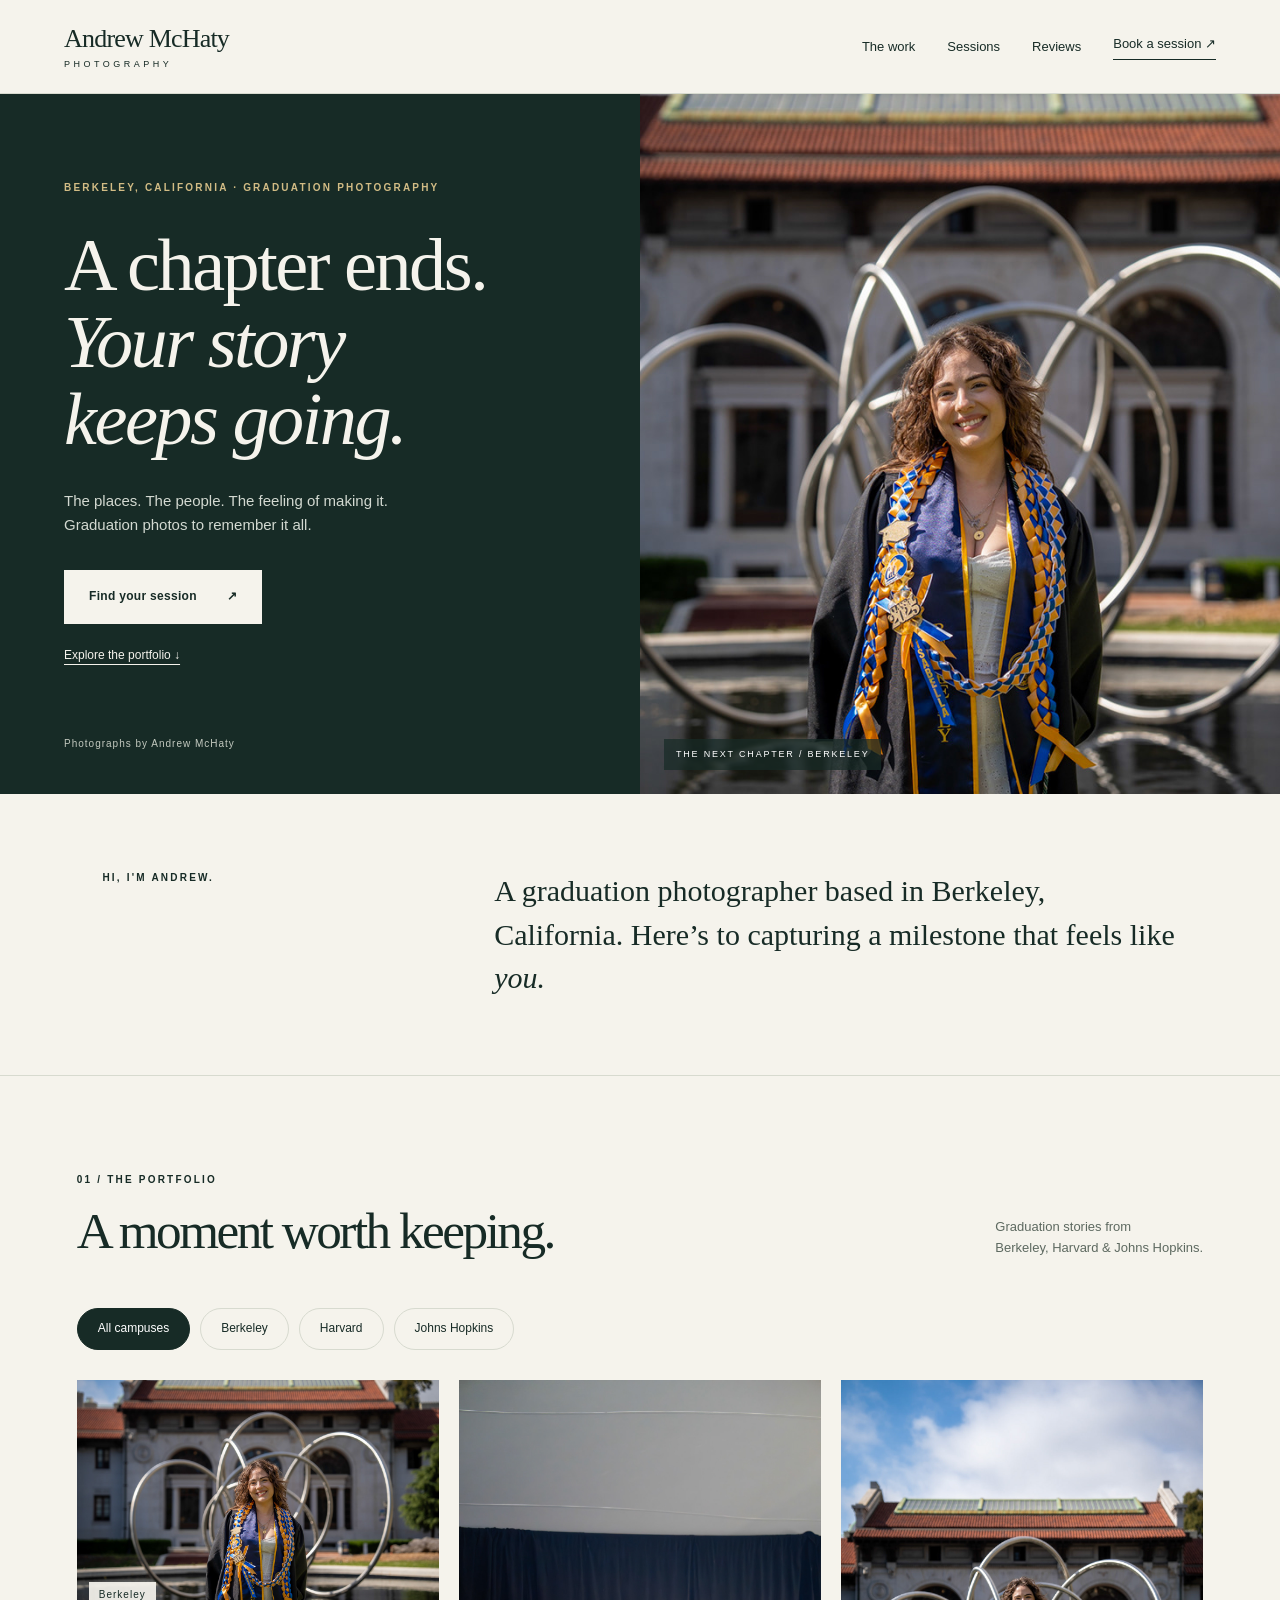
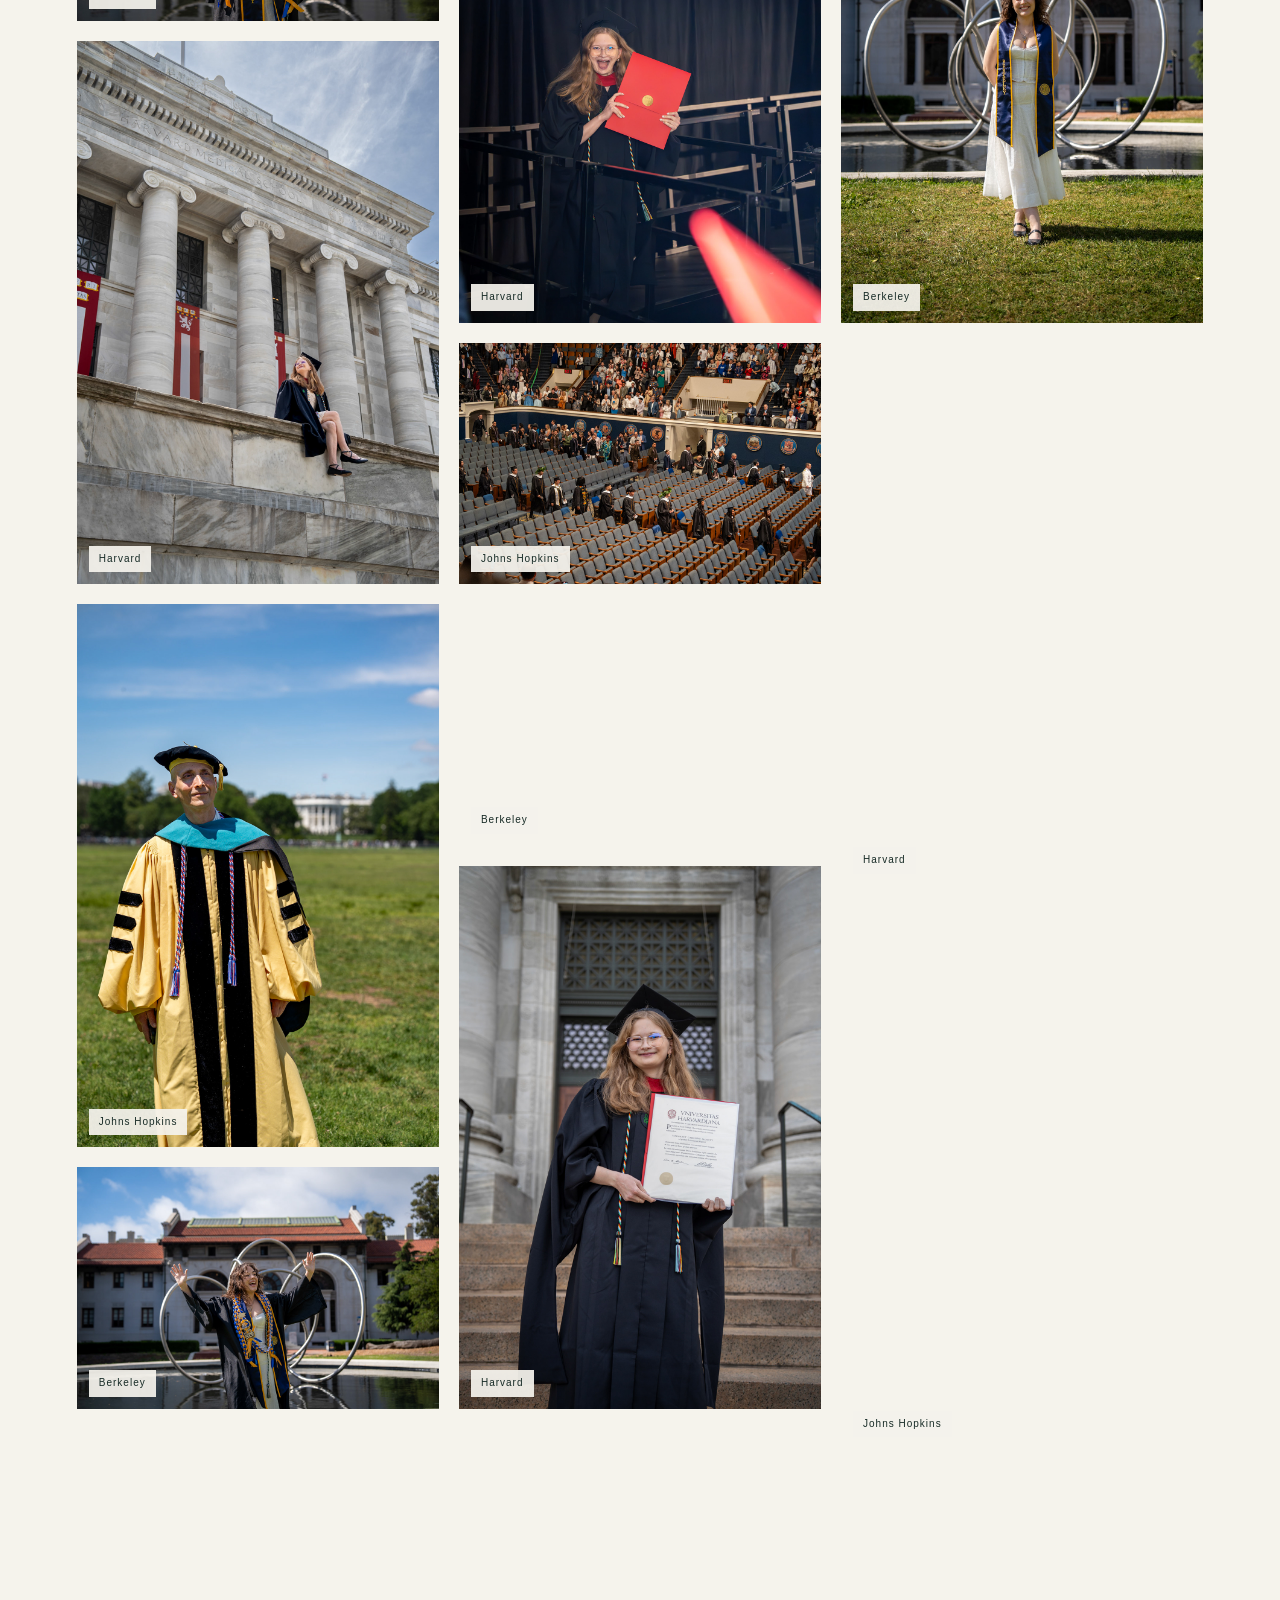
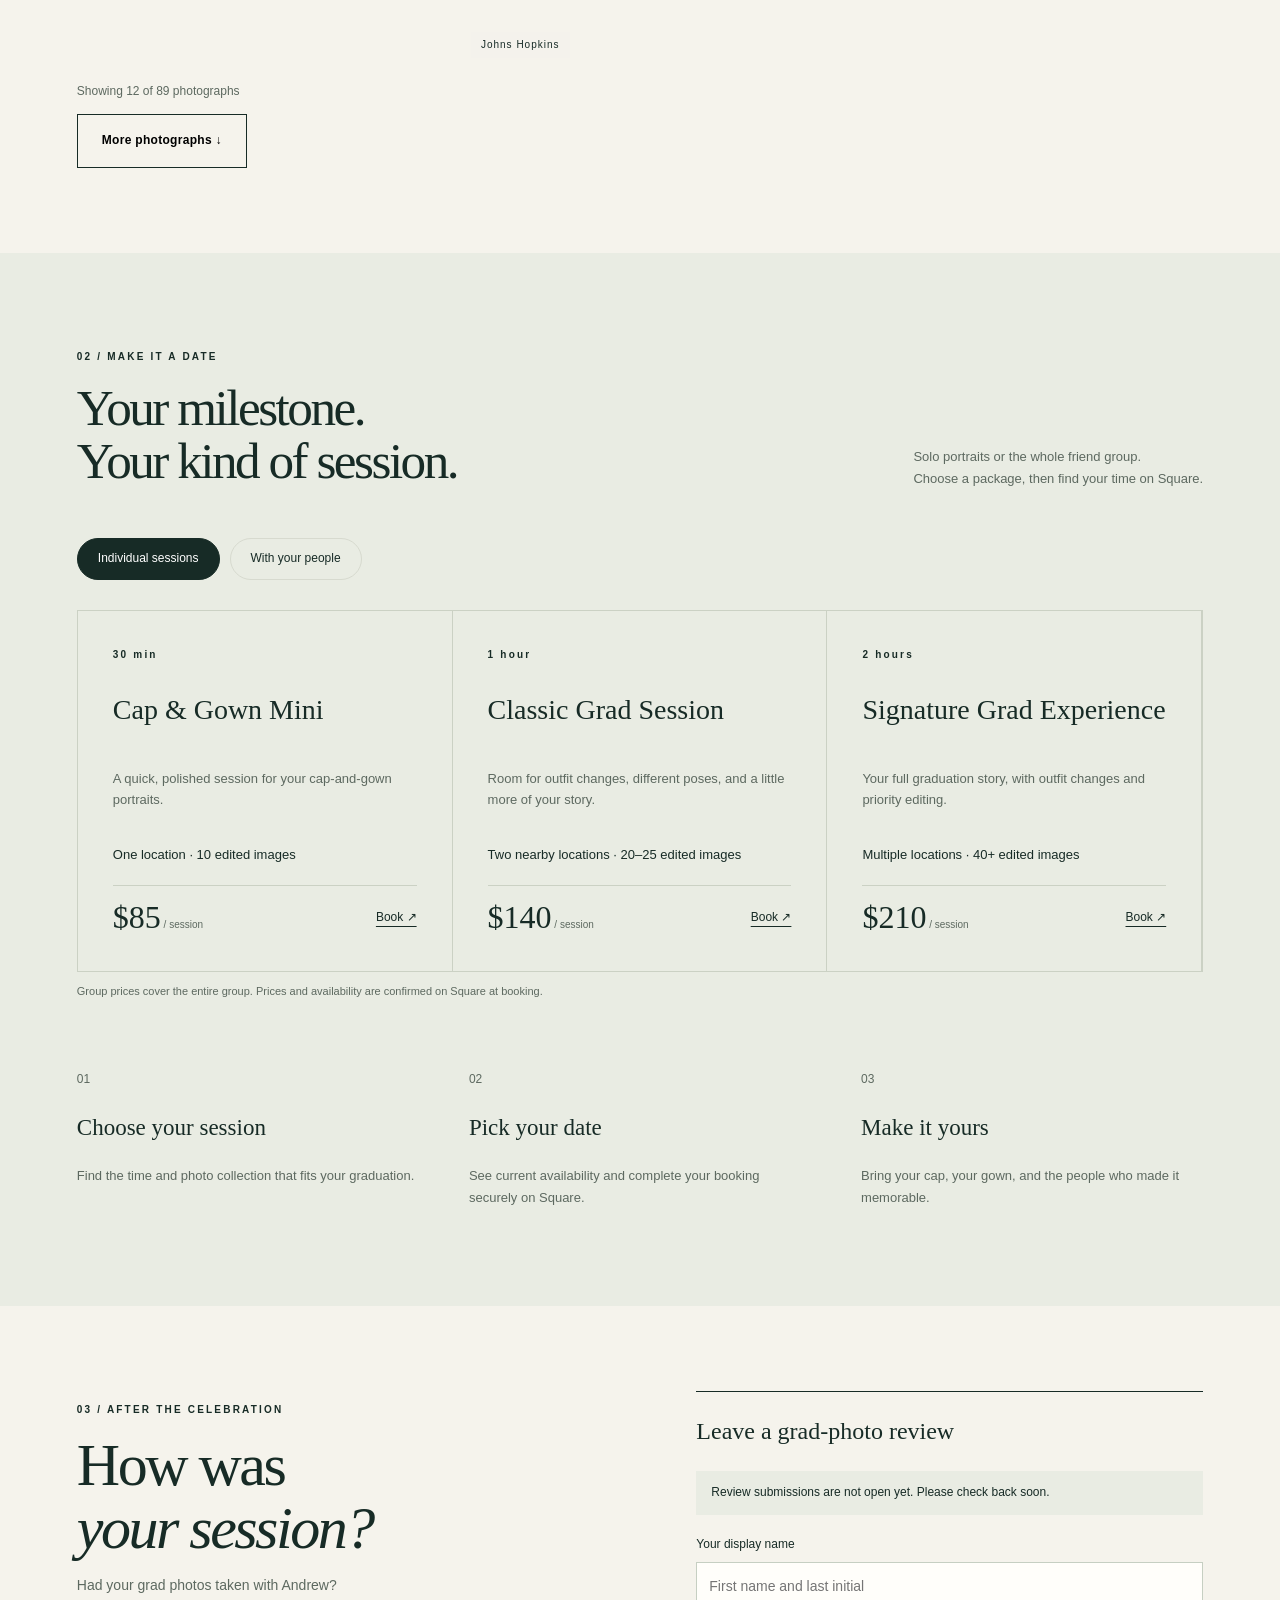
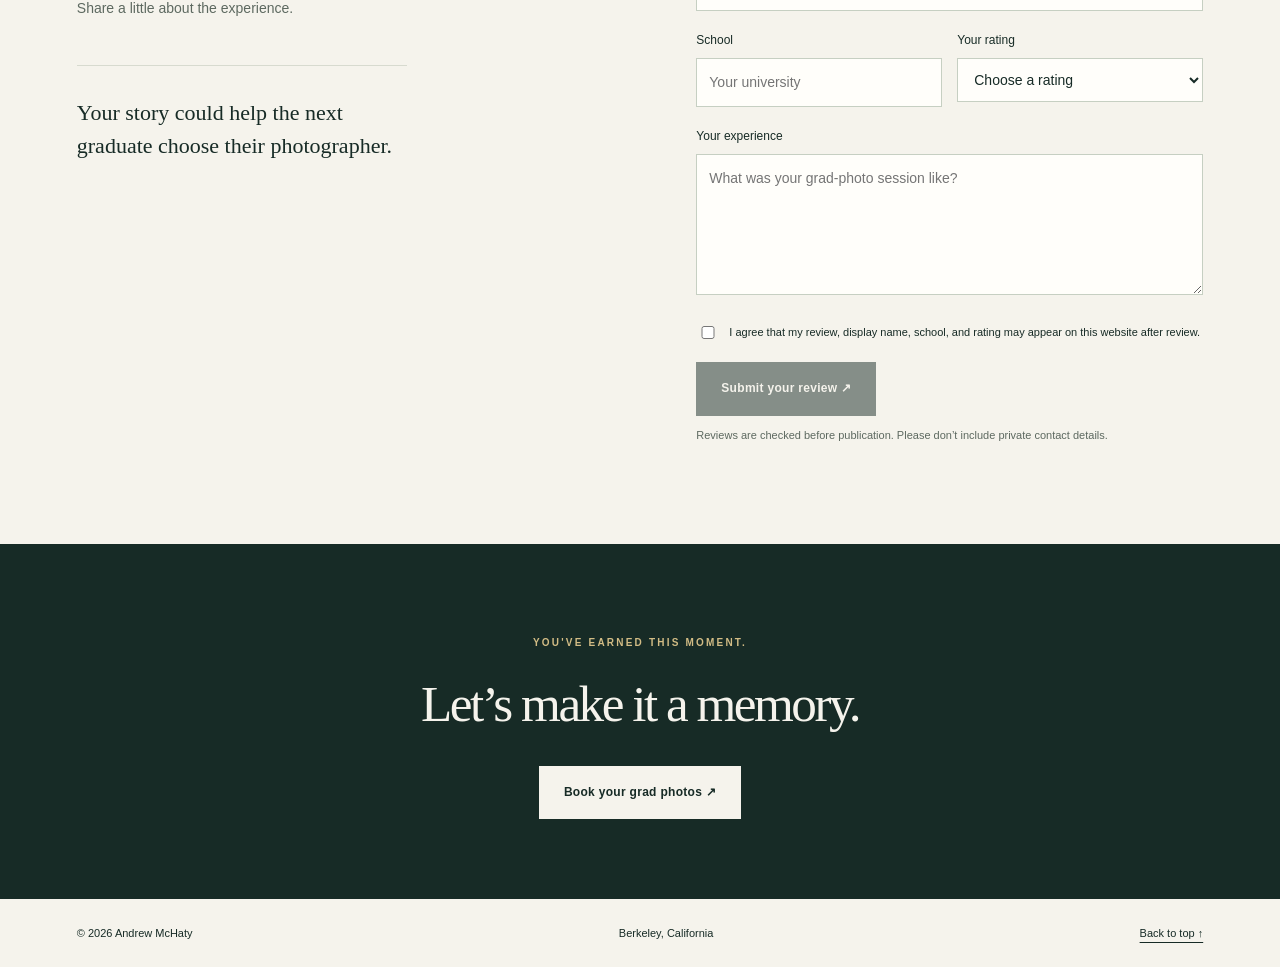
==== index.html @ 69e90cb1 "Build graduation portfolio with Square booking and moderated review form" ====
<!doctype html><html lang="en"><head><meta charset="utf-8"><meta name="viewport" content="width=device-width,initial-scale=1"><meta name="description" content="Graduation photography by Andrew McHaty, based in Berkeley, California. Explore the portfolio, choose your session, and book with Square."><meta name="theme-color" content="#172b26"><title>Andrew McHaty — Graduation Photography</title><link rel="stylesheet" href="styles.css"><script src="config.js" defer></script><script src="app.js" defer></script></head><body><a class="skip" href="#main">Skip to content</a><header><a class="brand" href="#">Andrew McHaty<span>PHOTOGRAPHY</span></a><nav aria-label="Main navigation"><a href="#work">The work</a><a href="#sessions">Sessions</a><a href="#reviews">Reviews</a><a class="nav-book" href="#sessions">Book a session ↗</a></nav></header><main id="main"><section class="hero"><div class="hero-copy"><p class="eyebrow">BERKELEY, CALIFORNIA · GRADUATION PHOTOGRAPHY</p><h1>A chapter ends.<br><em>Your story<br>keeps going.</em></h1><p>The places. The people. The feeling of making it.<br>Graduation photos to remember it all.</p><a class="button light" href="#sessions">Find your session <span>↗</span></a><a class="text-link" href="#work">Explore the portfolio ↓</a><div class="hero-note">Photographs by Andrew McHaty</div></div><div class="hero-photo"><img src="assets/berkeley-1.jpg" alt="A Berkeley graduation portrait by Andrew McHaty" fetchpriority="high"><span>THE NEXT CHAPTER / BERKELEY</span></div></section><section class="intro"><span class="eyebrow">HI, I'M ANDREW.</span><p>A graduation photographer based in Berkeley, California. Here’s to capturing a milestone that feels like <em>you.</em></p></section><section id="work" class="section"><div class="section-heading"><div><p class="eyebrow">01 / THE PORTFOLIO</p><h2>A moment worth keeping.</h2></div><p>Graduation stories from<br>Berkeley, Harvard & Johns Hopkins.</p></div><div class="filters" aria-label="Filter photographs"><button aria-pressed="true" data-school="All">All campuses</button><button aria-pressed="false" data-school="Berkeley">Berkeley</button><button aria-pressed="false" data-school="Harvard">Harvard</button><button aria-pressed="false" data-school="Johns Hopkins">Johns Hopkins</button></div><div id="gallery" class="gallery"></div><p id="gallery-status" role="status"></p><button id="more" class="button outline" hidden>More photographs ↓</button><noscript><p>Enable JavaScript to browse the galleries, or <a href="https://andrewmchaty06ca.myportfolio.com/">visit the original portfolio</a>.</p></noscript></section><section id="sessions" class="section sessions"><div class="section-heading"><div><p class="eyebrow">02 / MAKE IT A DATE</p><h2>Your milestone.<br>Your kind of session.</h2></div><p>Solo portraits or the whole friend group.<br>Choose a package, then find your time on Square.</p></div><div class="filters" aria-label="Session type"><button data-package="Individual" aria-pressed="true">Individual sessions</button><button data-package="Group" aria-pressed="false">With your people</button></div><div class="packages"><article class="package" data-type="Individual"><span class="eyebrow">30 min</span><h3>Cap & Gown Mini</h3><p>A quick, polished session for your cap-and-gown portraits.</p><p class="includes">One location · 10 edited images</p><div class="price"><span>$85<small> / session</small></span><a href="https://book.squareup.com/appointments/7v3powpl4uqphj/location/L8V2BSBK9CNKJ/services/PG3IJKQUWAB6ENH4GYO2BOEB" target="_blank" rel="noopener" aria-label="Book Cap & Gown Mini on Square">Book ↗</a></div></article><article class="package" data-type="Individual"><span class="eyebrow">1 hour</span><h3>Classic Grad Session</h3><p>Room for outfit changes, different poses, and a little more of your story.</p><p class="includes">Two nearby locations · 20–25 edited images</p><div class="price"><span>$140<small> / session</small></span><a href="https://book.squareup.com/appointments/7v3powpl4uqphj/location/L8V2BSBK9CNKJ/services/M57TUXRUELEJL3IGXG7S53CV" target="_blank" rel="noopener" aria-label="Book Classic Grad Session on Square">Book ↗</a></div></article><article class="package" data-type="Individual"><span class="eyebrow">2 hours</span><h3>Signature Grad Experience</h3><p>Your full graduation story, with outfit changes and priority editing.</p><p class="includes">Multiple locations · 40+ edited images</p><div class="price"><span>$210<small> / session</small></span><a href="https://book.squareup.com/appointments/7v3powpl4uqphj/location/L8V2BSBK9CNKJ/services/DLTDJEAZHCG6TDRI4BN2VUSU" target="_blank" rel="noopener" aria-label="Book Signature Grad Experience on Square">Book ↗</a></div></article><article class="package" data-type="Group"><span class="eyebrow">30 min</span><h3>Group Mini</h3><p>A cap-and-gown moment with your friends or roommates at one location.</p><p class="includes">Up to 4 people · 15 edited group photos</p><div class="price"><span>$120<small> / group</small></span><a href="https://book.squareup.com/appointments/7v3powpl4uqphj/location/L8V2BSBK9CNKJ/services/3R3POOOJ2R5B7A2LCYVMIKCX" target="_blank" rel="noopener" aria-label="Book Group Mini on Square">Book ↗</a></div></article><article class="package" data-type="Group"><span class="eyebrow">1 hour</span><h3>Friends & Finals</h3><p>Group and individual photos across one or two locations.</p><p class="includes">Up to 6 people · 30–35 edited images</p><div class="price"><span>$180<small> / group</small></span><a href="https://book.squareup.com/appointments/7v3powpl4uqphj/location/L8V2BSBK9CNKJ/services/UICNL4PDQKHTQ3Z2CI2AZ6EH" target="_blank" rel="noopener" aria-label="Book Friends & Finals on Square">Book ↗</a></div></article><article class="package" data-type="Group"><span class="eyebrow">2 hours</span><h3>Full Squad Grad Session</h3><p>Multiple locations with full-group, small-group, and individual portraits.</p><p class="includes">Up to 10 people · 50+ edited images</p><div class="price"><span>$320<small> / group</small></span><a href="https://book.squareup.com/appointments/7v3powpl4uqphj/location/L8V2BSBK9CNKJ/services/5ICFQWGISFNSEU4ZT4SOBGLJ" target="_blank" rel="noopener" aria-label="Book Full Squad Grad Session on Square">Book ↗</a></div></article></div><p class="fine">Group prices cover the entire group. Prices and availability are confirmed on Square at booking.</p><div class="steps"><div><span>01</span><h3>Choose your session</h3><p>Find the time and photo collection that fits your graduation.</p></div><div><span>02</span><h3>Pick your date</h3><p>See current availability and complete your booking securely on Square.</p></div><div><span>03</span><h3>Make it yours</h3><p>Bring your cap, your gown, and the people who made it memorable.</p></div></div></section><section id="reviews" class="section reviews"><div><p class="eyebrow">03 / AFTER THE CELEBRATION</p><h2>How was<br><em>your session?</em></h2><p>Had your grad photos taken with Andrew?<br>Share a little about the experience.</p><div id="published-reviews"><p class="empty">Your story could help the next graduate choose their photographer.</p></div></div><form id="review-form"><h3>Leave a grad-photo review</h3><p id="review-setup" class="notice">Review submissions are not open yet. Please check back soon.</p><label for="name">Your display name</label><input id="name" name="name" maxlength="80" autocomplete="name" required placeholder="First name and last initial"><div class="form-row"><div><label for="school">School</label><input id="school" name="school" maxlength="100" placeholder="Your university" required></div><div><label for="rating">Your rating</label><select id="rating" name="rating" required><option value="">Choose a rating</option><option value="5">★★★★★ — 5</option><option value="4">★★★★ — 4</option><option value="3">★★★ — 3</option><option value="2">★★ — 2</option><option value="1">★ — 1</option></select></div></div><label for="review">Your experience</label><textarea id="review" name="review" rows="5" maxlength="3000" minlength="15" required placeholder="What was your grad-photo session like?"></textarea><label class="consent"><input type="checkbox" name="publication_consent" value="yes" required><span>I agree that my review, display name, school, and rating may appear on this website after review.</span></label><div class="trap" aria-hidden="true"><label>Leave this blank<input name="_gotcha" tabindex="-1" autocomplete="off"></label></div><button id="submit-review" class="button dark" type="submit" disabled>Submit your review ↗</button><p class="fine">Reviews are checked before publication. Please don’t include private contact details.</p><p id="form-status" role="status" aria-live="polite"></p></form></section><section class="closing"><p class="eyebrow">YOU'VE EARNED THIS MOMENT.</p><h2>Let’s make it a memory.</h2><a class="button light" href="https://book.squareup.com/appointments/7v3powpl4uqphj/location/L8V2BSBK9CNKJ/services" target="_blank" rel="noopener">Book your grad photos ↗</a></section></main><footer><span>© <span id="year">2026</span> Andrew McHaty</span><span>Berkeley, California</span><a href="#">Back to top ↑</a></footer><dialog id="lightbox"><button id="close-photo" aria-label="Close photograph">×</button><img alt=""><p></p><div><button id="previous" aria-label="Previous photograph">← Previous</button><button id="next" aria-label="Next photograph">Next →</button></div></dialog></body></html>
---- styles.css ----
:root{--ink:#172b26;--paper:#f5f3ec;--line:#d7dacf;--muted:#5d6960;--gold:#d2bc85}*{box-sizing:border-box}html{scroll-behavior:smooth;scroll-padding-top:100px}body{margin:0;background:var(--paper);color:var(--ink);font:15px/1.65 Arial,sans-serif}a{color:inherit}button,input,textarea,select{font:inherit}button,a,input,select,textarea{-webkit-tap-highlight-color:transparent}button,a{touch-action:manipulation}button{cursor:pointer}a{text-underline-offset:5px}button:focus-visible,a:focus-visible,input:focus-visible,textarea:focus-visible,select:focus-visible{outline:3px solid #9a7533;outline-offset:4px}.skip{position:absolute;top:-100px}.skip:focus{top:10px;z-index:99;background:white;padding:15px}header{padding:24px 5%;display:flex;justify-content:space-between;align-items:center;border-bottom:1px solid var(--line)}.brand{text-decoration:none;font:26px Georgia,serif;letter-spacing:-.8px}.brand span{display:block;font:9px Arial,sans-serif;letter-spacing:3.5px;margin-top:5px}nav{display:flex;gap:32px;align-items:center;font-size:13px}nav a{text-decoration:none}.nav-book{border-bottom:1px solid;padding-bottom:5px}.hero{display:grid;grid-template-columns:1fr 1fr;background:var(--ink);color:var(--paper);min-height:700px}.hero-copy{padding:75px 10% 35px}.eyebrow{font-size:10px;letter-spacing:2.2px;font-weight:600;line-height:1.8}.hero .eyebrow{color:var(--gold)}h1,h2{font-family:Georgia,serif;font-weight:400;line-height:1.04;letter-spacing:-2.5px}h1{font-size:clamp(48px,5.8vw,88px);margin:30px 0}em{font-weight:400}.hero-copy>p:not(.eyebrow){color:#d3d9d1;font-size:15px;margin-bottom:32px}.button{display:inline-flex;gap:30px;align-items:center;justify-content:center;border:1px solid transparent;padding:16px 24px;text-decoration:none;font-size:12px;font-weight:600;letter-spacing:.3px}.light{background:var(--paper);color:var(--ink)}.dark{background:var(--ink);color:var(--paper)}.outline{background:transparent;border-color:var(--ink)}.text-link{display:block;width:max-content;margin-top:22px;font-size:12px}.hero-note{margin-top:70px;font-size:10px;letter-spacing:1px;color:#c3c9bf}.hero-photo{position:relative;min-height:600px}.hero-photo img{width:100%;height:100%;position:absolute;object-fit:cover;object-position:center 35%}.hero-photo span{position:absolute;bottom:24px;left:24px;color:white;background:#172b26b5;padding:8px 12px;font-size:9px;letter-spacing:1.8px}.intro{padding:75px 8%;display:grid;grid-template-columns:1fr 2fr;gap:50px;border-bottom:1px solid var(--line)}.intro p{font:30px/1.45 Georgia,serif;margin:0;max-width:750px}.section{padding:85px 6%}.section-heading{display:flex;justify-content:space-between;align-items:end;gap:30px;margin-bottom:36px}.section-heading>p{font-size:13px;color:var(--muted)}h2{font-size:clamp(36px,4vw,58px);margin:15px 0}h3{font-family:Georgia,serif;font-weight:400;font-size:24px;line-height:1.25}.filters{display:flex;gap:10px;flex-wrap:wrap;margin:30px 0}.filters button{border:1px solid var(--line);border-radius:50px;padding:10px 20px;background:transparent;color:var(--ink);font-size:12px}.filters button[aria-pressed=true]{background:var(--ink);border-color:var(--ink);color:white}.gallery{columns:3;column-gap:20px}.photo{width:100%;display:block;border:0;background:none;padding:0;margin:0 0 20px;position:relative;overflow:hidden;break-inside:avoid}.photo img{display:block;width:100%;height:auto;transition:transform .35s}.photo:hover img{transform:scale(1.025)}.photo span{position:absolute;bottom:12px;left:12px;background:#f5f3ecee;padding:5px 10px;font-size:10px;letter-spacing:1px;color:var(--ink)}#gallery-status{font-size:12px;color:var(--muted)}.sessions{background:#e9ece3}.packages{display:grid;grid-template-columns:repeat(3,1fr);border:1px solid #cbd1c4}.package{padding:35px;border-right:1px solid #cbd1c4;display:flex;flex-direction:column}.package:last-child{border:0}.package h3{font-size:28px}.package p{color:var(--muted);font-size:13px}.package .includes{margin-top:auto;padding:20px 0;border-bottom:1px solid #cbd1c4;color:var(--ink)}.price{display:flex;justify-content:space-between;align-items:center}.price>span{font:32px Georgia,serif}.price small{font:10px Arial,sans-serif;color:var(--muted)}.price a{font-size:12px}.fine{font-size:11px;color:var(--muted);line-height:1.6}.steps{display:grid;grid-template-columns:repeat(3,1fr);gap:50px;margin-top:65px}.steps span{font-size:12px;color:var(--muted)}.steps h3{font-size:23px}.steps p{font-size:13px;color:var(--muted)}.reviews{display:grid;grid-template-columns:1fr 1fr;gap:10%;align-items:start}.reviews>div>p:not(.eyebrow){color:var(--muted);font-size:14px}.reviews h2{font-size:60px}form{border-top:1px solid var(--ink)}form h3{margin-bottom:25px}label{display:block;font-size:12px;margin:20px 0 7px}input,select,textarea{width:100%;border:1px solid #c6cfc2;border-radius:0;padding:12px;background:#fffefa;color:var(--ink);font-size:14px}textarea{resize:vertical}.form-row{display:grid;grid-template-columns:1fr 1fr;gap:15px}.consent{display:flex;gap:10px;font-size:11px;align-items:start;margin:20px 0}.consent input{width:16px;flex-shrink:0;margin-top:3px}.trap{position:absolute;left:-9999px}.notice{font-size:12px;padding:12px 15px;background:#e9ece3}button:disabled{opacity:.5;cursor:not-allowed}.empty{border-top:1px solid var(--line);padding-top:30px;margin-top:45px;font:22px/1.5 Georgia,serif;max-width:330px}.review-card{border-top:1px solid var(--line);padding:24px 0}.review-card blockquote{margin:12px 0;font:22px/1.5 Georgia,serif;white-space:pre-wrap;overflow-wrap:anywhere}.review-card p{font-size:12px}.closing{background:var(--ink);color:var(--paper);text-align:center;padding:80px 20px}.closing h2{margin:25px 0 35px}.closing .eyebrow{color:var(--gold)}footer{display:flex;justify-content:space-between;gap:15px;padding:25px 6%;font-size:11px}dialog{border:0;background:var(--ink);color:white;max-width:95vw;width:1000px;padding:40px 25px 20px}dialog::backdrop{background:#000d}dialog img{width:100%;height:70vh;object-fit:contain}dialog p{text-align:center;font-size:12px}dialog div{display:flex;justify-content:space-between}dialog button{background:none;color:white;border:1px solid #728078;padding:8px 15px}#close-photo{position:absolute;right:10px;top:5px;border:0;font-size:28px}[hidden]{display:none!important}@media(min-width:1600px){body{max-width:1800px;margin:auto}}@media(max-width:800px){header{padding:18px 5%}.brand{font-size:21px}nav{gap:14px;font-size:11px}.nav-book{display:none}.hero{min-height:0}.hero-copy{padding:45px 8%}.hero-note{margin-top:35px}.hero-photo{min-height:500px}h1{font-size:51px}.hero-copy>p:not(.eyebrow){font-size:13px}.intro{padding:45px 6%;gap:20px}.intro p{font-size:24px}.section{padding:55px 5%}.package{padding:22px}.packages{grid-template-columns:1fr}.package{border-right:0;border-bottom:1px solid #cbd1c4}.steps{gap:25px}.reviews{gap:6%}.reviews h2{font-size:44px}}@media(max-width:560px){.hero{grid-template-columns:1fr}.hero-copy{padding:40px 7%}.hero h1{font-size:58px}.hero-photo{height:470px;min-height:0}.hero-note{display:none}.hero .text-link{margin-bottom:0}.intro{grid-template-columns:1fr;gap:15px}.section-heading{display:block}.section-heading>p br{display:none}.gallery{columns:2;column-gap:10px}.photo{margin-bottom:10px}.photo span{font-size:8px;left:6px;bottom:6px;padding:4px 6px}.filters{gap:7px}.filters button{font-size:11px;padding:9px 13px}.steps{grid-template-columns:1fr;gap:18px}.steps h3{margin:8px 0}.steps p{margin:0}.reviews{grid-template-columns:1fr;gap:40px}.reviews h2{font-size:48px}.empty{max-width:none}.closing h2{font-size:43px}footer{flex-wrap:wrap}.brand span{font-size:8px;letter-spacing:2px}nav{gap:12px}.form-row{grid-template-columns:1fr}.form-row label{margin-top:16px}}@media(prefers-reduced-motion:reduce){html{scroll-behavior:auto}.photo img{transition:none}}
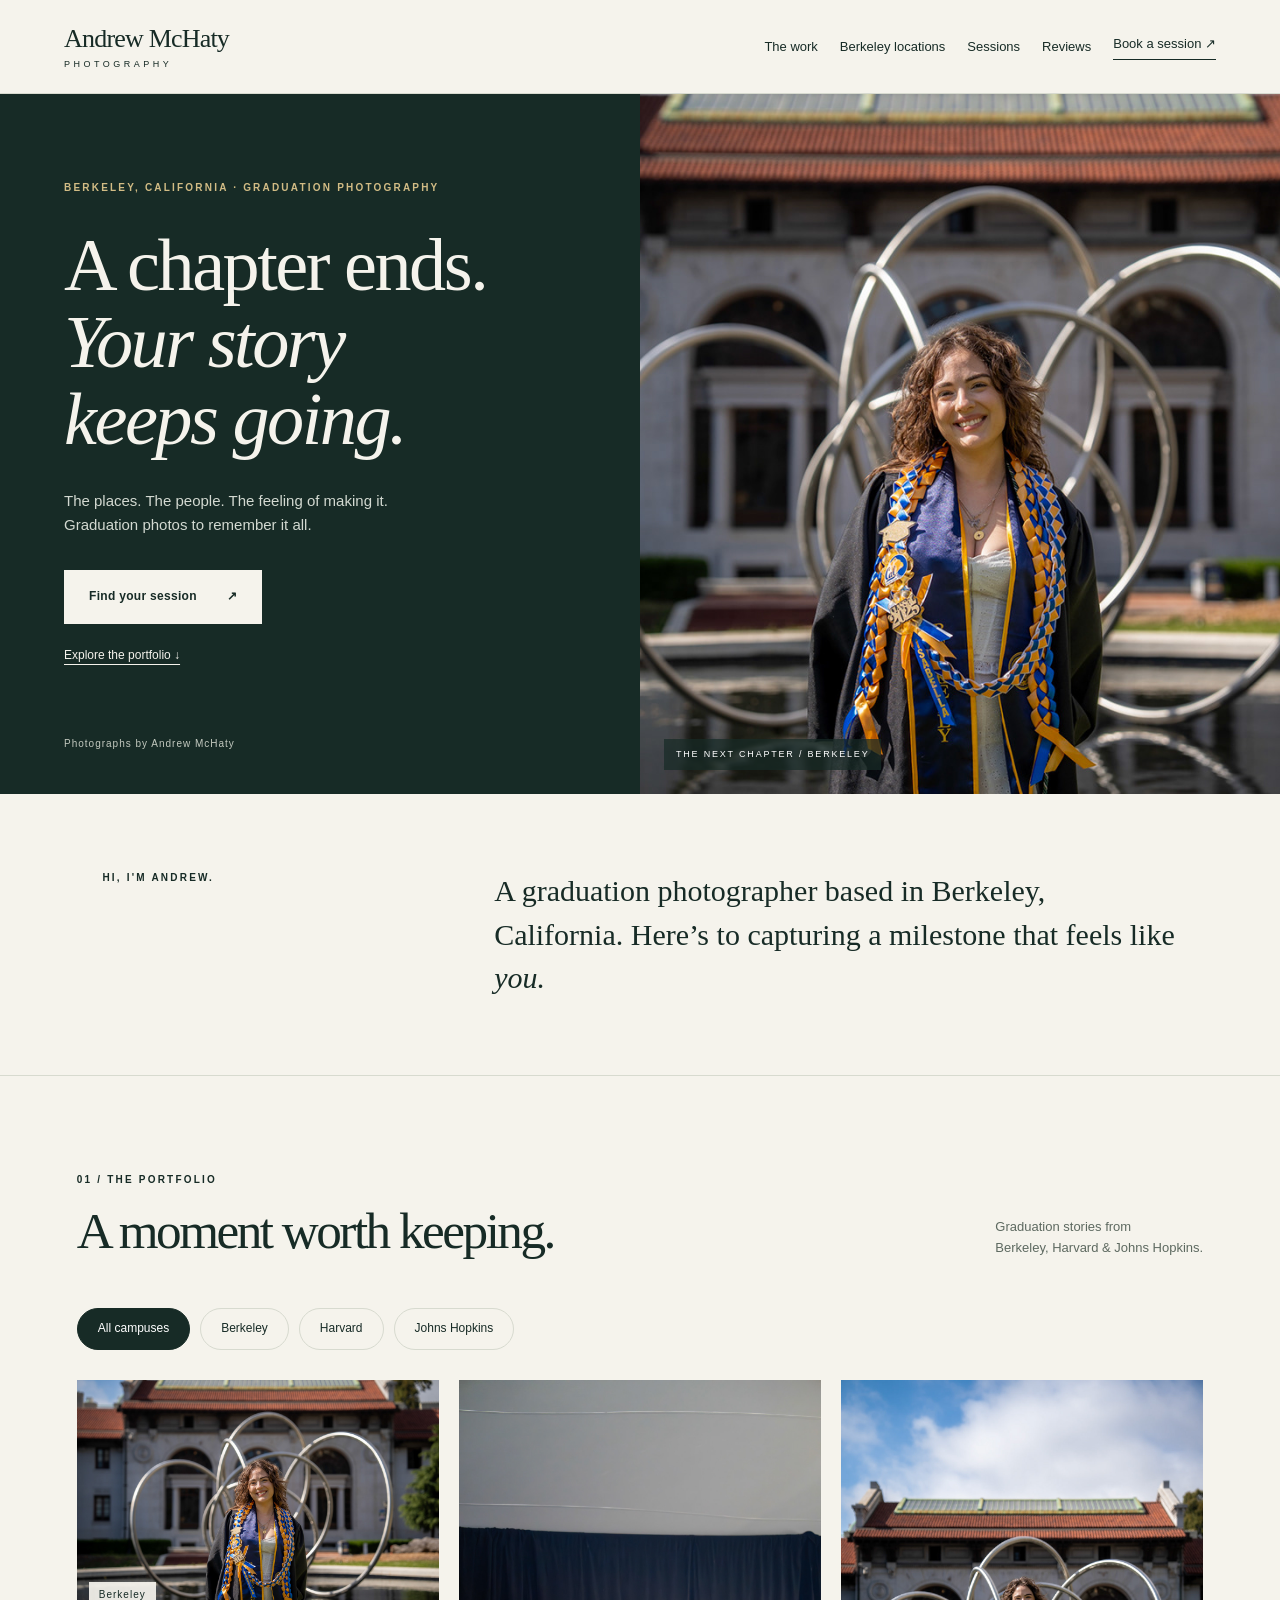
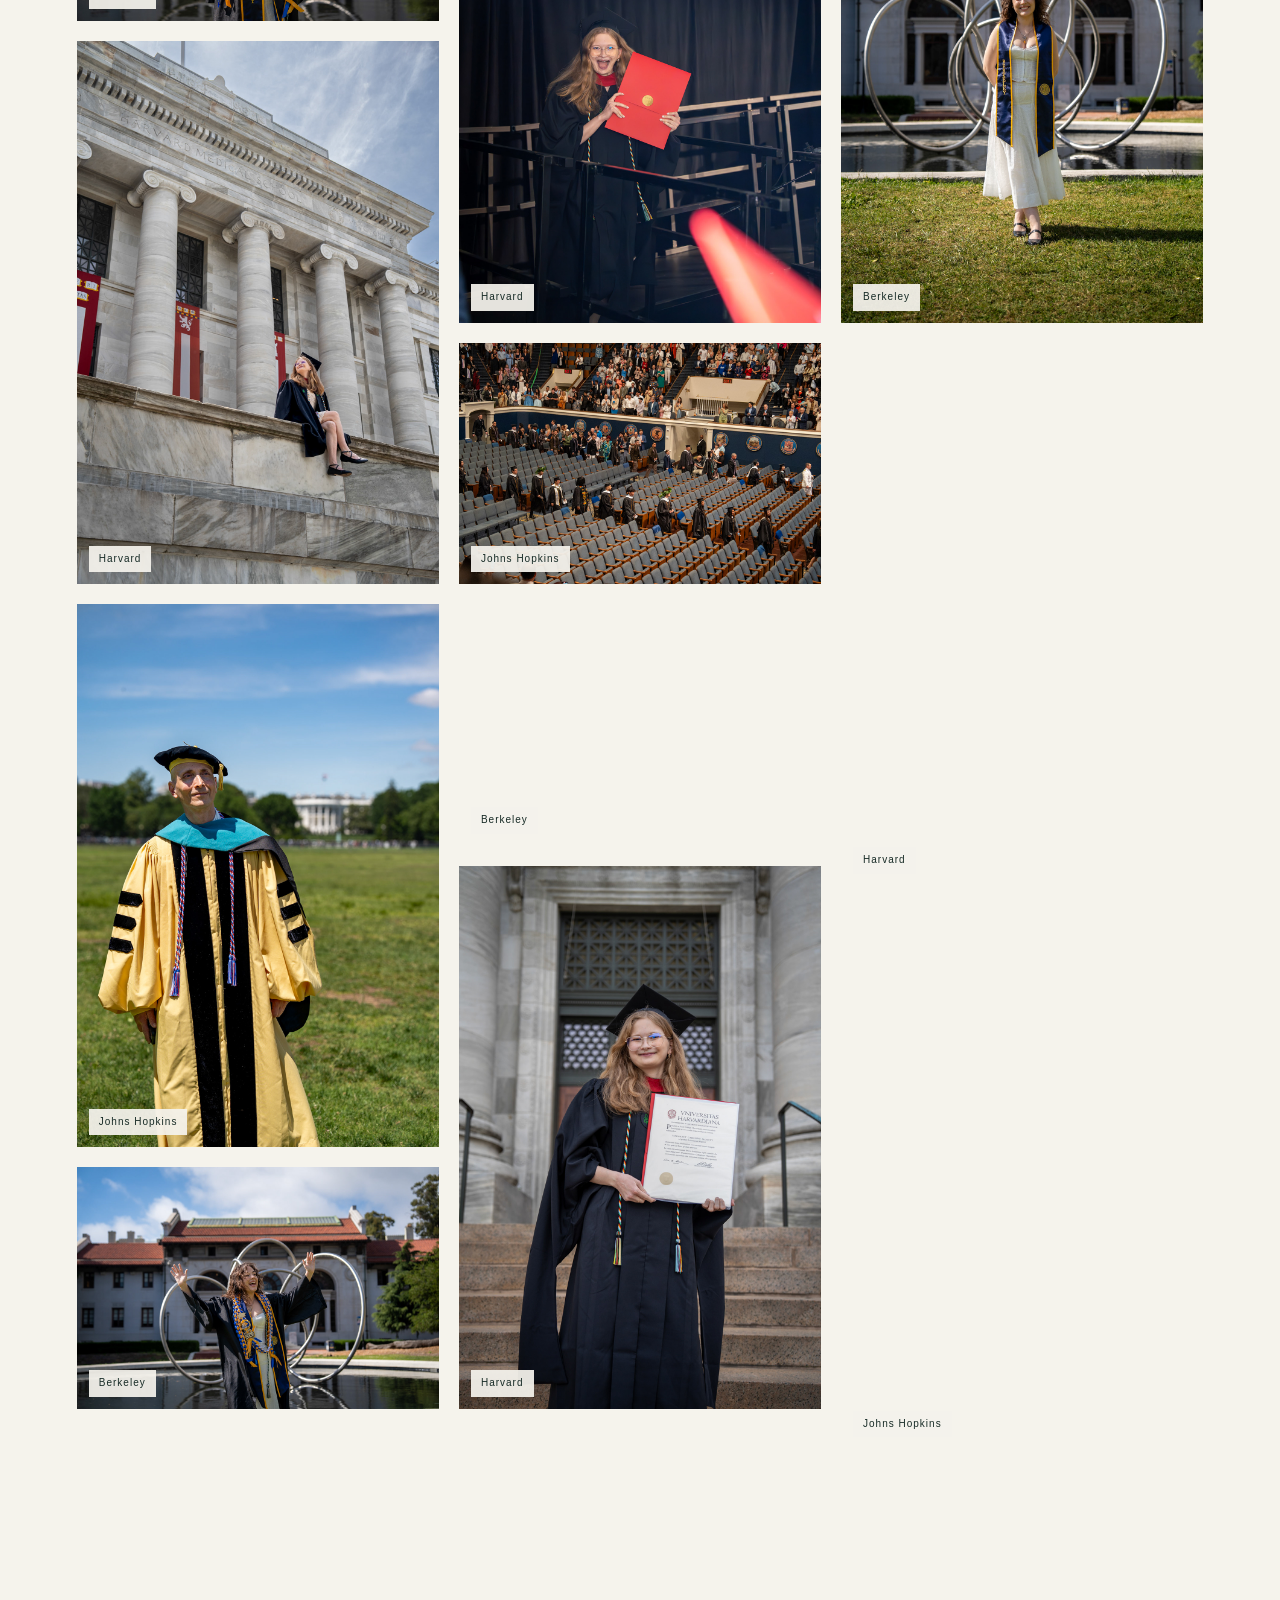
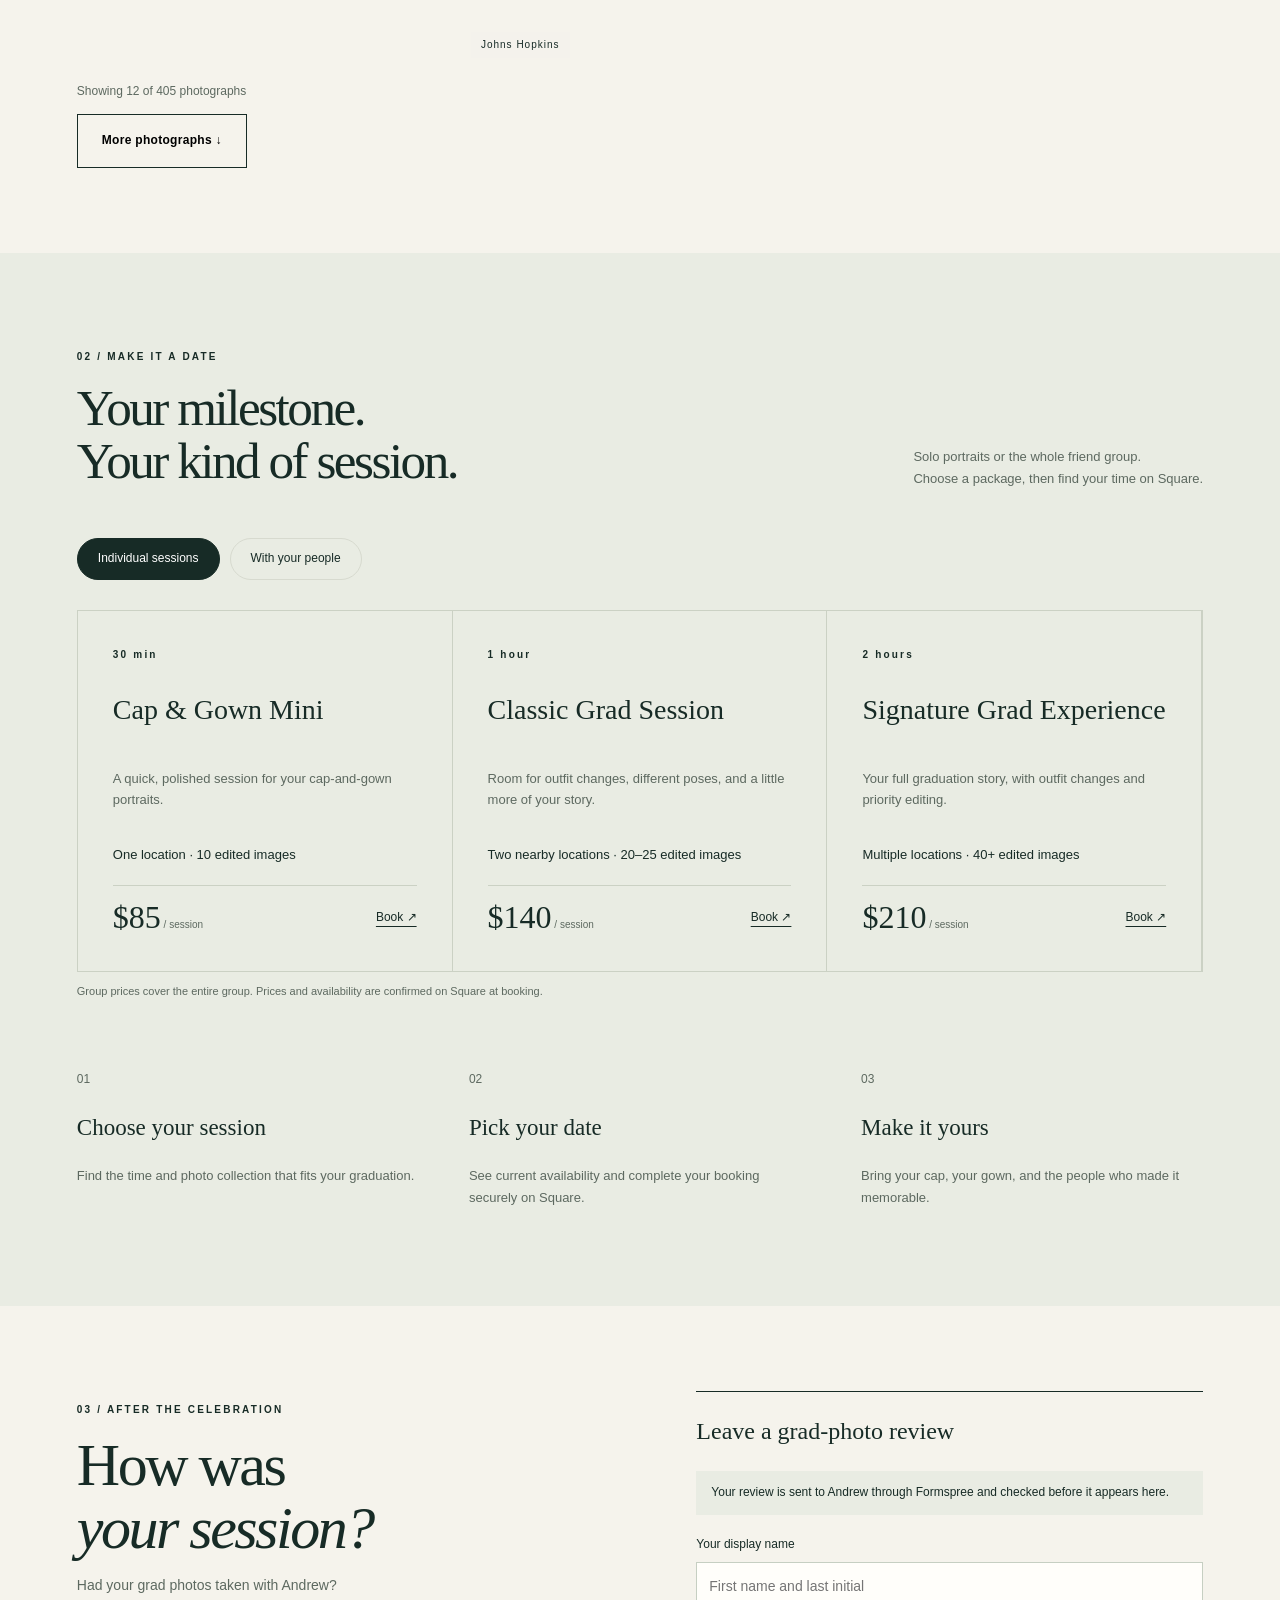
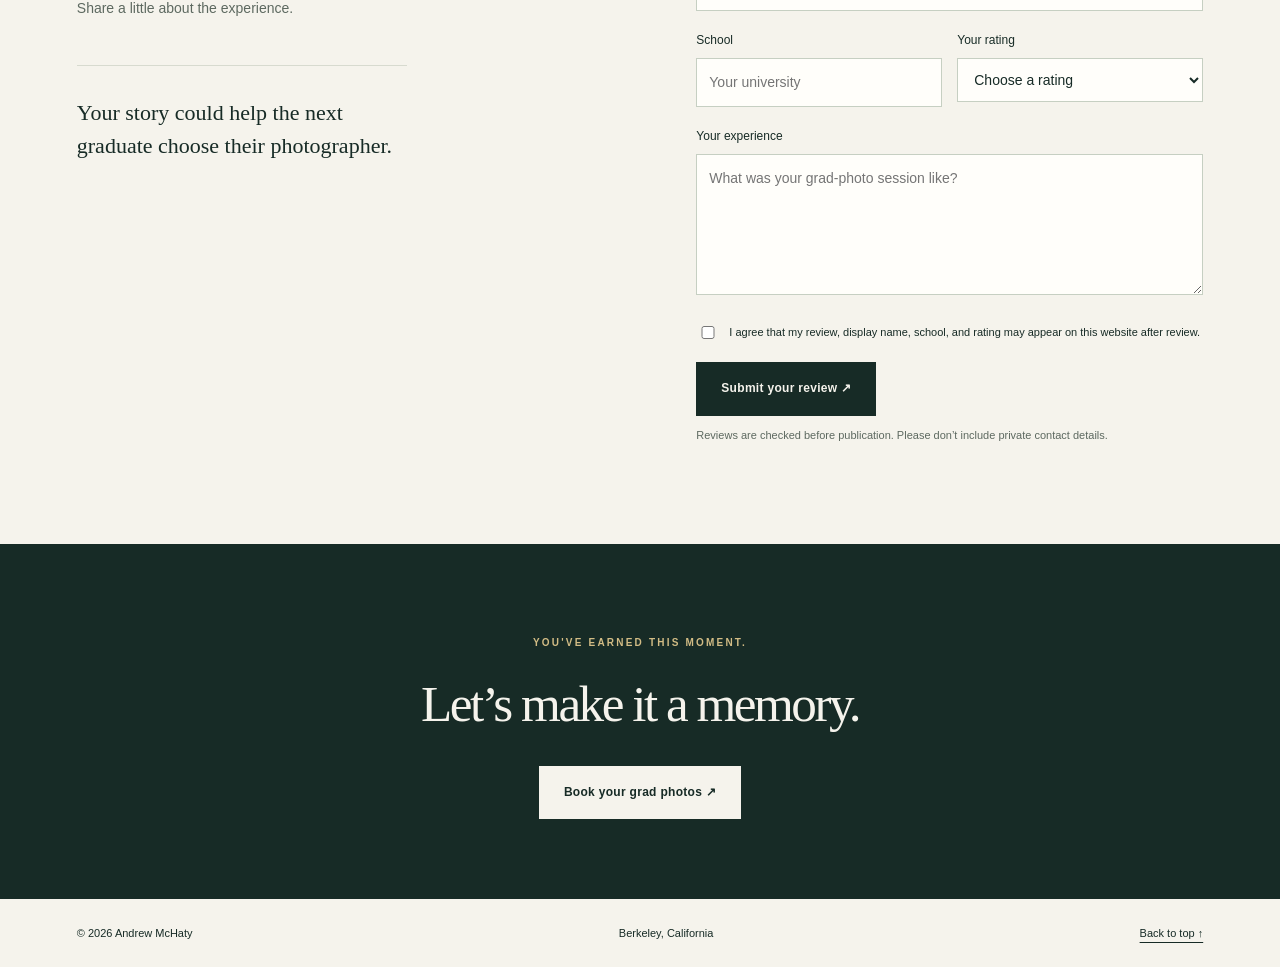
==== commit f567bc17: "Add Berkeley photo collection and seven location galleries" ====
--- a/index.html
+++ b/index.html
@@ -1 +1 @@
-<!doctype html><html lang="en"><head><meta charset="utf-8"><meta name="viewport" content="width=device-width,initial-scale=1"><meta name="description" content="Graduation photography by Andrew McHaty, based in Berkeley, California. Explore the portfolio, choose your session, and book with Square."><meta name="theme-color" content="#172b26"><title>Andrew McHaty — Graduation Photography</title><link rel="stylesheet" href="styles.css"><script src="config.js" defer></script><script src="app.js" defer></script></head><body><a class="skip" href="#main">Skip to content</a><header><a class="brand" href="#">Andrew McHaty<span>PHOTOGRAPHY</span></a><nav aria-label="Main navigation"><a href="#work">The work</a><a href="#sessions">Sessions</a><a href="#reviews">Reviews</a><a class="nav-book" href="#sessions">Book a session ↗</a></nav></header><main id="main"><section class="hero"><div class="hero-copy"><p class="eyebrow">BERKELEY, CALIFORNIA · GRADUATION PHOTOGRAPHY</p><h1>A chapter ends.<br><em>Your story<br>keeps going.</em></h1><p>The places. The people. The feeling of making it.<br>Graduation photos to remember it all.</p><a class="button light" href="#sessions">Find your session <span>↗</span></a><a class="text-link" href="#work">Explore the portfolio ↓</a><div class="hero-note">Photographs by Andrew McHaty</div></div><div class="hero-photo"><img src="assets/berkeley-1.jpg" alt="A Berkeley graduation portrait by Andrew McHaty" fetchpriority="high"><span>THE NEXT CHAPTER / BERKELEY</span></div></section><section class="intro"><span class="eyebrow">HI, I'M ANDREW.</span><p>A graduation photographer based in Berkeley, California. Here’s to capturing a milestone that feels like <em>you.</em></p></section><section id="work" class="section"><div class="section-heading"><div><p class="eyebrow">01 / THE PORTFOLIO</p><h2>A moment worth keeping.</h2></div><p>Graduation stories from<br>Berkeley, Harvard & Johns Hopkins.</p></div><div class="filters" aria-label="Filter photographs"><button aria-pressed="true" data-school="All">All campuses</button><button aria-pressed="false" data-school="Berkeley">Berkeley</button><button aria-pressed="false" data-school="Harvard">Harvard</button><button aria-pressed="false" data-school="Johns Hopkins">Johns Hopkins</button></div><div id="gallery" class="gallery"></div><p id="gallery-status" role="status"></p><button id="more" class="button outline" hidden>More photographs ↓</button><noscript><p>Enable JavaScript to browse the galleries, or <a href="https://andrewmchaty06ca.myportfolio.com/">visit the original portfolio</a>.</p></noscript></section><section id="sessions" class="section sessions"><div class="section-heading"><div><p class="eyebrow">02 / MAKE IT A DATE</p><h2>Your milestone.<br>Your kind of session.</h2></div><p>Solo portraits or the whole friend group.<br>Choose a package, then find your time on Square.</p></div><div class="filters" aria-label="Session type"><button data-package="Individual" aria-pressed="true">Individual sessions</button><button data-package="Group" aria-pressed="false">With your people</button></div><div class="packages"><article class="package" data-type="Individual"><span class="eyebrow">30 min</span><h3>Cap & Gown Mini</h3><p>A quick, polished session for your cap-and-gown portraits.</p><p class="includes">One location · 10 edited images</p><div class="price"><span>$85<small> / session</small></span><a href="https://book.squareup.com/appointments/7v3powpl4uqphj/location/L8V2BSBK9CNKJ/services/PG3IJKQUWAB6ENH4GYO2BOEB" target="_blank" rel="noopener" aria-label="Book Cap & Gown Mini on Square">Book ↗</a></div></article><article class="package" data-type="Individual"><span class="eyebrow">1 hour</span><h3>Classic Grad Session</h3><p>Room for outfit changes, different poses, and a little more of your story.</p><p class="includes">Two nearby locations · 20–25 edited images</p><div class="price"><span>$140<small> / session</small></span><a href="https://book.squareup.com/appointments/7v3powpl4uqphj/location/L8V2BSBK9CNKJ/services/M57TUXRUELEJL3IGXG7S53CV" target="_blank" rel="noopener" aria-label="Book Classic Grad Session on Square">Book ↗</a></div></article><article class="package" data-type="Individual"><span class="eyebrow">2 hours</span><h3>Signature Grad Experience</h3><p>Your full graduation story, with outfit changes and priority editing.</p><p class="includes">Multiple locations · 40+ edited images</p><div class="price"><span>$210<small> / session</small></span><a href="https://book.squareup.com/appointments/7v3powpl4uqphj/location/L8V2BSBK9CNKJ/services/DLTDJEAZHCG6TDRI4BN2VUSU" target="_blank" rel="noopener" aria-label="Book Signature Grad Experience on Square">Book ↗</a></div></article><article class="package" data-type="Group"><span class="eyebrow">30 min</span><h3>Group Mini</h3><p>A cap-and-gown moment with your friends or roommates at one location.</p><p class="includes">Up to 4 people · 15 edited group photos</p><div class="price"><span>$120<small> / group</small></span><a href="https://book.squareup.com/appointments/7v3powpl4uqphj/location/L8V2BSBK9CNKJ/services/3R3POOOJ2R5B7A2LCYVMIKCX" target="_blank" rel="noopener" aria-label="Book Group Mini on Square">Book ↗</a></div></article><article class="package" data-type="Group"><span class="eyebrow">1 hour</span><h3>Friends & Finals</h3><p>Group and individual photos across one or two locations.</p><p class="includes">Up to 6 people · 30–35 edited images</p><div class="price"><span>$180<small> / group</small></span><a href="https://book.squareup.com/appointments/7v3powpl4uqphj/location/L8V2BSBK9CNKJ/services/UICNL4PDQKHTQ3Z2CI2AZ6EH" target="_blank" rel="noopener" aria-label="Book Friends & Finals on Square">Book ↗</a></div></article><article class="package" data-type="Group"><span class="eyebrow">2 hours</span><h3>Full Squad Grad Session</h3><p>Multiple locations with full-group, small-group, and individual portraits.</p><p class="includes">Up to 10 people · 50+ edited images</p><div class="price"><span>$320<small> / group</small></span><a href="https://book.squareup.com/appointments/7v3powpl4uqphj/location/L8V2BSBK9CNKJ/services/5ICFQWGISFNSEU4ZT4SOBGLJ" target="_blank" rel="noopener" aria-label="Book Full Squad Grad Session on Square">Book ↗</a></div></article></div><p class="fine">Group prices cover the entire group. Prices and availability are confirmed on Square at booking.</p><div class="steps"><div><span>01</span><h3>Choose your session</h3><p>Find the time and photo collection that fits your graduation.</p></div><div><span>02</span><h3>Pick your date</h3><p>See current availability and complete your booking securely on Square.</p></div><div><span>03</span><h3>Make it yours</h3><p>Bring your cap, your gown, and the people who made it memorable.</p></div></div></section><section id="reviews" class="section reviews"><div><p class="eyebrow">03 / AFTER THE CELEBRATION</p><h2>How was<br><em>your session?</em></h2><p>Had your grad photos taken with Andrew?<br>Share a little about the experience.</p><div id="published-reviews"><p class="empty">Your story could help the next graduate choose their photographer.</p></div></div><form id="review-form"><h3>Leave a grad-photo review</h3><p id="review-setup" class="notice">Review submissions are not open yet. Please check back soon.</p><label for="name">Your display name</label><input id="name" name="name" maxlength="80" autocomplete="name" required placeholder="First name and last initial"><div class="form-row"><div><label for="school">School</label><input id="school" name="school" maxlength="100" placeholder="Your university" required></div><div><label for="rating">Your rating</label><select id="rating" name="rating" required><option value="">Choose a rating</option><option value="5">★★★★★ — 5</option><option value="4">★★★★ — 4</option><option value="3">★★★ — 3</option><option value="2">★★ — 2</option><option value="1">★ — 1</option></select></div></div><label for="review">Your experience</label><textarea id="review" name="review" rows="5" maxlength="3000" minlength="15" required placeholder="What was your grad-photo session like?"></textarea><label class="consent"><input type="checkbox" name="publication_consent" value="yes" required><span>I agree that my review, display name, school, and rating may appear on this website after review.</span></label><div class="trap" aria-hidden="true"><label>Leave this blank<input name="_gotcha" tabindex="-1" autocomplete="off"></label></div><button id="submit-review" class="button dark" type="submit" disabled>Submit your review ↗</button><p class="fine">Reviews are checked before publication. Please don’t include private contact details.</p><p id="form-status" role="status" aria-live="polite"></p></form></section><section class="closing"><p class="eyebrow">YOU'VE EARNED THIS MOMENT.</p><h2>Let’s make it a memory.</h2><a class="button light" href="https://book.squareup.com/appointments/7v3powpl4uqphj/location/L8V2BSBK9CNKJ/services" target="_blank" rel="noopener">Book your grad photos ↗</a></section></main><footer><span>© <span id="year">2026</span> Andrew McHaty</span><span>Berkeley, California</span><a href="#">Back to top ↑</a></footer><dialog id="lightbox"><button id="close-photo" aria-label="Close photograph">×</button><img alt=""><p></p><div><button id="previous" aria-label="Previous photograph">← Previous</button><button id="next" aria-label="Next photograph">Next →</button></div></dialog></body></html>+<!doctype html><html lang="en"><head><meta charset="utf-8"><meta name="viewport" content="width=device-width,initial-scale=1"><meta name="description" content="Graduation photography by Andrew McHaty, based in Berkeley, California. Explore the portfolio, choose your session, and book with Square."><meta name="theme-color" content="#172b26"><title>Andrew McHaty — Graduation Photography</title><link rel="stylesheet" href="styles.css"><script src="config.js" defer></script><script src="app.js" defer></script></head><body><a class="skip" href="#main">Skip to content</a><header><a class="brand" href="#">Andrew McHaty<span>PHOTOGRAPHY</span></a><nav aria-label="Main navigation"><a href="#work">The work</a><a href="locations.html">Berkeley locations</a><a href="#sessions">Sessions</a><a href="#reviews">Reviews</a><a class="nav-book" href="#sessions">Book a session ↗</a></nav></header><main id="main"><section class="hero"><div class="hero-copy"><p class="eyebrow">BERKELEY, CALIFORNIA · GRADUATION PHOTOGRAPHY</p><h1>A chapter ends.<br><em>Your story<br>keeps going.</em></h1><p>The places. The people. The feeling of making it.<br>Graduation photos to remember it all.</p><a class="button light" href="#sessions">Find your session <span>↗</span></a><a class="text-link" href="#work">Explore the portfolio ↓</a><div class="hero-note">Photographs by Andrew McHaty</div></div><div class="hero-photo"><img src="assets/berkeley-1.jpg" alt="A Berkeley graduation portrait by Andrew McHaty" fetchpriority="high"><span>THE NEXT CHAPTER / BERKELEY</span></div></section><section class="intro"><span class="eyebrow">HI, I'M ANDREW.</span><p>A graduation photographer based in Berkeley, California. Here’s to capturing a milestone that feels like <em>you.</em></p></section><section id="work" class="section"><div class="section-heading"><div><p class="eyebrow">01 / THE PORTFOLIO</p><h2>A moment worth keeping.</h2></div><p>Graduation stories from<br>Berkeley, Harvard & Johns Hopkins.</p></div><div class="filters" aria-label="Filter photographs"><button aria-pressed="true" data-school="All">All campuses</button><button aria-pressed="false" data-school="Berkeley">Berkeley</button><button aria-pressed="false" data-school="Harvard">Harvard</button><button aria-pressed="false" data-school="Johns Hopkins">Johns Hopkins</button></div><div id="gallery" class="gallery"></div><p id="gallery-status" role="status"></p><button id="more" class="button outline" hidden>More photographs ↓</button><noscript><p>Enable JavaScript to browse the galleries, or <a href="https://andrewmchaty06ca.myportfolio.com/">visit the original portfolio</a>.</p></noscript></section><section id="sessions" class="section sessions"><div class="section-heading"><div><p class="eyebrow">02 / MAKE IT A DATE</p><h2>Your milestone.<br>Your kind of session.</h2></div><p>Solo portraits or the whole friend group.<br>Choose a package, then find your time on Square.</p></div><div class="filters" aria-label="Session type"><button data-package="Individual" aria-pressed="true">Individual sessions</button><button data-package="Group" aria-pressed="false">With your people</button></div><div class="packages"><article class="package" data-type="Individual"><span class="eyebrow">30 min</span><h3>Cap & Gown Mini</h3><p>A quick, polished session for your cap-and-gown portraits.</p><p class="includes">One location · 10 edited images</p><div class="price"><span>$85<small> / session</small></span><a href="https://book.squareup.com/appointments/7v3powpl4uqphj/location/L8V2BSBK9CNKJ/services/PG3IJKQUWAB6ENH4GYO2BOEB" target="_blank" rel="noopener" aria-label="Book Cap & Gown Mini on Square">Book ↗</a></div></article><article class="package" data-type="Individual"><span class="eyebrow">1 hour</span><h3>Classic Grad Session</h3><p>Room for outfit changes, different poses, and a little more of your story.</p><p class="includes">Two nearby locations · 20–25 edited images</p><div class="price"><span>$140<small> / session</small></span><a href="https://book.squareup.com/appointments/7v3powpl4uqphj/location/L8V2BSBK9CNKJ/services/M57TUXRUELEJL3IGXG7S53CV" target="_blank" rel="noopener" aria-label="Book Classic Grad Session on Square">Book ↗</a></div></article><article class="package" data-type="Individual"><span class="eyebrow">2 hours</span><h3>Signature Grad Experience</h3><p>Your full graduation story, with outfit changes and priority editing.</p><p class="includes">Multiple locations · 40+ edited images</p><div class="price"><span>$210<small> / session</small></span><a href="https://book.squareup.com/appointments/7v3powpl4uqphj/location/L8V2BSBK9CNKJ/services/DLTDJEAZHCG6TDRI4BN2VUSU" target="_blank" rel="noopener" aria-label="Book Signature Grad Experience on Square">Book ↗</a></div></article><article class="package" data-type="Group"><span class="eyebrow">30 min</span><h3>Group Mini</h3><p>A cap-and-gown moment with your friends or roommates at one location.</p><p class="includes">Up to 4 people · 15 edited group photos</p><div class="price"><span>$120<small> / group</small></span><a href="https://book.squareup.com/appointments/7v3powpl4uqphj/location/L8V2BSBK9CNKJ/services/3R3POOOJ2R5B7A2LCYVMIKCX" target="_blank" rel="noopener" aria-label="Book Group Mini on Square">Book ↗</a></div></article><article class="package" data-type="Group"><span class="eyebrow">1 hour</span><h3>Friends & Finals</h3><p>Group and individual photos across one or two locations.</p><p class="includes">Up to 6 people · 30–35 edited images</p><div class="price"><span>$180<small> / group</small></span><a href="https://book.squareup.com/appointments/7v3powpl4uqphj/location/L8V2BSBK9CNKJ/services/UICNL4PDQKHTQ3Z2CI2AZ6EH" target="_blank" rel="noopener" aria-label="Book Friends & Finals on Square">Book ↗</a></div></article><article class="package" data-type="Group"><span class="eyebrow">2 hours</span><h3>Full Squad Grad Session</h3><p>Multiple locations with full-group, small-group, and individual portraits.</p><p class="includes">Up to 10 people · 50+ edited images</p><div class="price"><span>$320<small> / group</small></span><a href="https://book.squareup.com/appointments/7v3powpl4uqphj/location/L8V2BSBK9CNKJ/services/5ICFQWGISFNSEU4ZT4SOBGLJ" target="_blank" rel="noopener" aria-label="Book Full Squad Grad Session on Square">Book ↗</a></div></article></div><p class="fine">Group prices cover the entire group. Prices and availability are confirmed on Square at booking.</p><div class="steps"><div><span>01</span><h3>Choose your session</h3><p>Find the time and photo collection that fits your graduation.</p></div><div><span>02</span><h3>Pick your date</h3><p>See current availability and complete your booking securely on Square.</p></div><div><span>03</span><h3>Make it yours</h3><p>Bring your cap, your gown, and the people who made it memorable.</p></div></div></section><section id="reviews" class="section reviews"><div><p class="eyebrow">03 / AFTER THE CELEBRATION</p><h2>How was<br><em>your session?</em></h2><p>Had your grad photos taken with Andrew?<br>Share a little about the experience.</p><div id="published-reviews"><p class="empty">Your story could help the next graduate choose their photographer.</p></div></div><form id="review-form"><h3>Leave a grad-photo review</h3><p id="review-setup" class="notice">Review submissions are not open yet. Please check back soon.</p><label for="name">Your display name</label><input id="name" name="name" maxlength="80" autocomplete="name" required placeholder="First name and last initial"><div class="form-row"><div><label for="school">School</label><input id="school" name="school" maxlength="100" placeholder="Your university" required></div><div><label for="rating">Your rating</label><select id="rating" name="rating" required><option value="">Choose a rating</option><option value="5">★★★★★ — 5</option><option value="4">★★★★ — 4</option><option value="3">★★★ — 3</option><option value="2">★★ — 2</option><option value="1">★ — 1</option></select></div></div><label for="review">Your experience</label><textarea id="review" name="review" rows="5" maxlength="3000" minlength="15" required placeholder="What was your grad-photo session like?"></textarea><label class="consent"><input type="checkbox" name="publication_consent" value="yes" required><span>I agree that my review, display name, school, and rating may appear on this website after review.</span></label><div class="trap" aria-hidden="true"><label>Leave this blank<input name="_gotcha" tabindex="-1" autocomplete="off"></label></div><button id="submit-review" class="button dark" type="submit" disabled>Submit your review ↗</button><p class="fine">Reviews are checked before publication. Please don’t include private contact details.</p><p id="form-status" role="status" aria-live="polite"></p></form></section><section class="closing"><p class="eyebrow">YOU'VE EARNED THIS MOMENT.</p><h2>Let’s make it a memory.</h2><a class="button light" href="https://book.squareup.com/appointments/7v3powpl4uqphj/location/L8V2BSBK9CNKJ/services" target="_blank" rel="noopener">Book your grad photos ↗</a></section></main><footer><span>© <span id="year">2026</span> Andrew McHaty</span><span>Berkeley, California</span><a href="#">Back to top ↑</a></footer><dialog id="lightbox"><button id="close-photo" aria-label="Close photograph">×</button><img alt=""><p></p><div><button id="previous" aria-label="Previous photograph">← Previous</button><button id="next" aria-label="Next photograph">Next →</button></div></dialog></body></html>
--- a/styles.css
+++ b/styles.css
@@ -1 +1,3 @@
 :root{--ink:#172b26;--paper:#f5f3ec;--line:#d7dacf;--muted:#5d6960;--gold:#d2bc85}*{box-sizing:border-box}html{scroll-behavior:smooth;scroll-padding-top:100px}body{margin:0;background:var(--paper);color:var(--ink);font:15px/1.65 Arial,sans-serif}a{color:inherit}button,input,textarea,select{font:inherit}button,a,input,select,textarea{-webkit-tap-highlight-color:transparent}button,a{touch-action:manipulation}button{cursor:pointer}a{text-underline-offset:5px}button:focus-visible,a:focus-visible,input:focus-visible,textarea:focus-visible,select:focus-visible{outline:3px solid #9a7533;outline-offset:4px}.skip{position:absolute;top:-100px}.skip:focus{top:10px;z-index:99;background:white;padding:15px}header{padding:24px 5%;display:flex;justify-content:space-between;align-items:center;border-bottom:1px solid var(--line)}.brand{text-decoration:none;font:26px Georgia,serif;letter-spacing:-.8px}.brand span{display:block;font:9px Arial,sans-serif;letter-spacing:3.5px;margin-top:5px}nav{display:flex;gap:32px;align-items:center;font-size:13px}nav a{text-decoration:none}.nav-book{border-bottom:1px solid;padding-bottom:5px}.hero{display:grid;grid-template-columns:1fr 1fr;background:var(--ink);color:var(--paper);min-height:700px}.hero-copy{padding:75px 10% 35px}.eyebrow{font-size:10px;letter-spacing:2.2px;font-weight:600;line-height:1.8}.hero .eyebrow{color:var(--gold)}h1,h2{font-family:Georgia,serif;font-weight:400;line-height:1.04;letter-spacing:-2.5px}h1{font-size:clamp(48px,5.8vw,88px);margin:30px 0}em{font-weight:400}.hero-copy>p:not(.eyebrow){color:#d3d9d1;font-size:15px;margin-bottom:32px}.button{display:inline-flex;gap:30px;align-items:center;justify-content:center;border:1px solid transparent;padding:16px 24px;text-decoration:none;font-size:12px;font-weight:600;letter-spacing:.3px}.light{background:var(--paper);color:var(--ink)}.dark{background:var(--ink);color:var(--paper)}.outline{background:transparent;border-color:var(--ink)}.text-link{display:block;width:max-content;margin-top:22px;font-size:12px}.hero-note{margin-top:70px;font-size:10px;letter-spacing:1px;color:#c3c9bf}.hero-photo{position:relative;min-height:600px}.hero-photo img{width:100%;height:100%;position:absolute;object-fit:cover;object-position:center 35%}.hero-photo span{position:absolute;bottom:24px;left:24px;color:white;background:#172b26b5;padding:8px 12px;font-size:9px;letter-spacing:1.8px}.intro{padding:75px 8%;display:grid;grid-template-columns:1fr 2fr;gap:50px;border-bottom:1px solid var(--line)}.intro p{font:30px/1.45 Georgia,serif;margin:0;max-width:750px}.section{padding:85px 6%}.section-heading{display:flex;justify-content:space-between;align-items:end;gap:30px;margin-bottom:36px}.section-heading>p{font-size:13px;color:var(--muted)}h2{font-size:clamp(36px,4vw,58px);margin:15px 0}h3{font-family:Georgia,serif;font-weight:400;font-size:24px;line-height:1.25}.filters{display:flex;gap:10px;flex-wrap:wrap;margin:30px 0}.filters button{border:1px solid var(--line);border-radius:50px;padding:10px 20px;background:transparent;color:var(--ink);font-size:12px}.filters button[aria-pressed=true]{background:var(--ink);border-color:var(--ink);color:white}.gallery{columns:3;column-gap:20px}.photo{width:100%;display:block;border:0;background:none;padding:0;margin:0 0 20px;position:relative;overflow:hidden;break-inside:avoid}.photo img{display:block;width:100%;height:auto;transition:transform .35s}.photo:hover img{transform:scale(1.025)}.photo span{position:absolute;bottom:12px;left:12px;background:#f5f3ecee;padding:5px 10px;font-size:10px;letter-spacing:1px;color:var(--ink)}#gallery-status{font-size:12px;color:var(--muted)}.sessions{background:#e9ece3}.packages{display:grid;grid-template-columns:repeat(3,1fr);border:1px solid #cbd1c4}.package{padding:35px;border-right:1px solid #cbd1c4;display:flex;flex-direction:column}.package:last-child{border:0}.package h3{font-size:28px}.package p{color:var(--muted);font-size:13px}.package .includes{margin-top:auto;padding:20px 0;border-bottom:1px solid #cbd1c4;color:var(--ink)}.price{display:flex;justify-content:space-between;align-items:center}.price>span{font:32px Georgia,serif}.price small{font:10px Arial,sans-serif;color:var(--muted)}.price a{font-size:12px}.fine{font-size:11px;color:var(--muted);line-height:1.6}.steps{display:grid;grid-template-columns:repeat(3,1fr);gap:50px;margin-top:65px}.steps span{font-size:12px;color:var(--muted)}.steps h3{font-size:23px}.steps p{font-size:13px;color:var(--muted)}.reviews{display:grid;grid-template-columns:1fr 1fr;gap:10%;align-items:start}.reviews>div>p:not(.eyebrow){color:var(--muted);font-size:14px}.reviews h2{font-size:60px}form{border-top:1px solid var(--ink)}form h3{margin-bottom:25px}label{display:block;font-size:12px;margin:20px 0 7px}input,select,textarea{width:100%;border:1px solid #c6cfc2;border-radius:0;padding:12px;background:#fffefa;color:var(--ink);font-size:14px}textarea{resize:vertical}.form-row{display:grid;grid-template-columns:1fr 1fr;gap:15px}.consent{display:flex;gap:10px;font-size:11px;align-items:start;margin:20px 0}.consent input{width:16px;flex-shrink:0;margin-top:3px}.trap{position:absolute;left:-9999px}.notice{font-size:12px;padding:12px 15px;background:#e9ece3}button:disabled{opacity:.5;cursor:not-allowed}.empty{border-top:1px solid var(--line);padding-top:30px;margin-top:45px;font:22px/1.5 Georgia,serif;max-width:330px}.review-card{border-top:1px solid var(--line);padding:24px 0}.review-card blockquote{margin:12px 0;font:22px/1.5 Georgia,serif;white-space:pre-wrap;overflow-wrap:anywhere}.review-card p{font-size:12px}.closing{background:var(--ink);color:var(--paper);text-align:center;padding:80px 20px}.closing h2{margin:25px 0 35px}.closing .eyebrow{color:var(--gold)}footer{display:flex;justify-content:space-between;gap:15px;padding:25px 6%;font-size:11px}dialog{border:0;background:var(--ink);color:white;max-width:95vw;width:1000px;padding:40px 25px 20px}dialog::backdrop{background:#000d}dialog img{width:100%;height:70vh;object-fit:contain}dialog p{text-align:center;font-size:12px}dialog div{display:flex;justify-content:space-between}dialog button{background:none;color:white;border:1px solid #728078;padding:8px 15px}#close-photo{position:absolute;right:10px;top:5px;border:0;font-size:28px}[hidden]{display:none!important}@media(min-width:1600px){body{max-width:1800px;margin:auto}}@media(max-width:800px){header{padding:18px 5%}.brand{font-size:21px}nav{gap:14px;font-size:11px}.nav-book{display:none}.hero{min-height:0}.hero-copy{padding:45px 8%}.hero-note{margin-top:35px}.hero-photo{min-height:500px}h1{font-size:51px}.hero-copy>p:not(.eyebrow){font-size:13px}.intro{padding:45px 6%;gap:20px}.intro p{font-size:24px}.section{padding:55px 5%}.package{padding:22px}.packages{grid-template-columns:1fr}.package{border-right:0;border-bottom:1px solid #cbd1c4}.steps{gap:25px}.reviews{gap:6%}.reviews h2{font-size:44px}}@media(max-width:560px){.hero{grid-template-columns:1fr}.hero-copy{padding:40px 7%}.hero h1{font-size:58px}.hero-photo{height:470px;min-height:0}.hero-note{display:none}.hero .text-link{margin-bottom:0}.intro{grid-template-columns:1fr;gap:15px}.section-heading{display:block}.section-heading>p br{display:none}.gallery{columns:2;column-gap:10px}.photo{margin-bottom:10px}.photo span{font-size:8px;left:6px;bottom:6px;padding:4px 6px}.filters{gap:7px}.filters button{font-size:11px;padding:9px 13px}.steps{grid-template-columns:1fr;gap:18px}.steps h3{margin:8px 0}.steps p{margin:0}.reviews{grid-template-columns:1fr;gap:40px}.reviews h2{font-size:48px}.empty{max-width:none}.closing h2{font-size:43px}footer{flex-wrap:wrap}.brand span{font-size:8px;letter-spacing:2px}nav{gap:12px}.form-row{grid-template-columns:1fr}.form-row label{margin-top:16px}}@media(prefers-reduced-motion:reduce){html{scroll-behavior:auto}.photo img{transition:none}}
+
+header nav{gap:22px}@media(max-width:800px){header{flex-wrap:wrap;gap:18px}header nav{flex-wrap:wrap;gap:16px}}
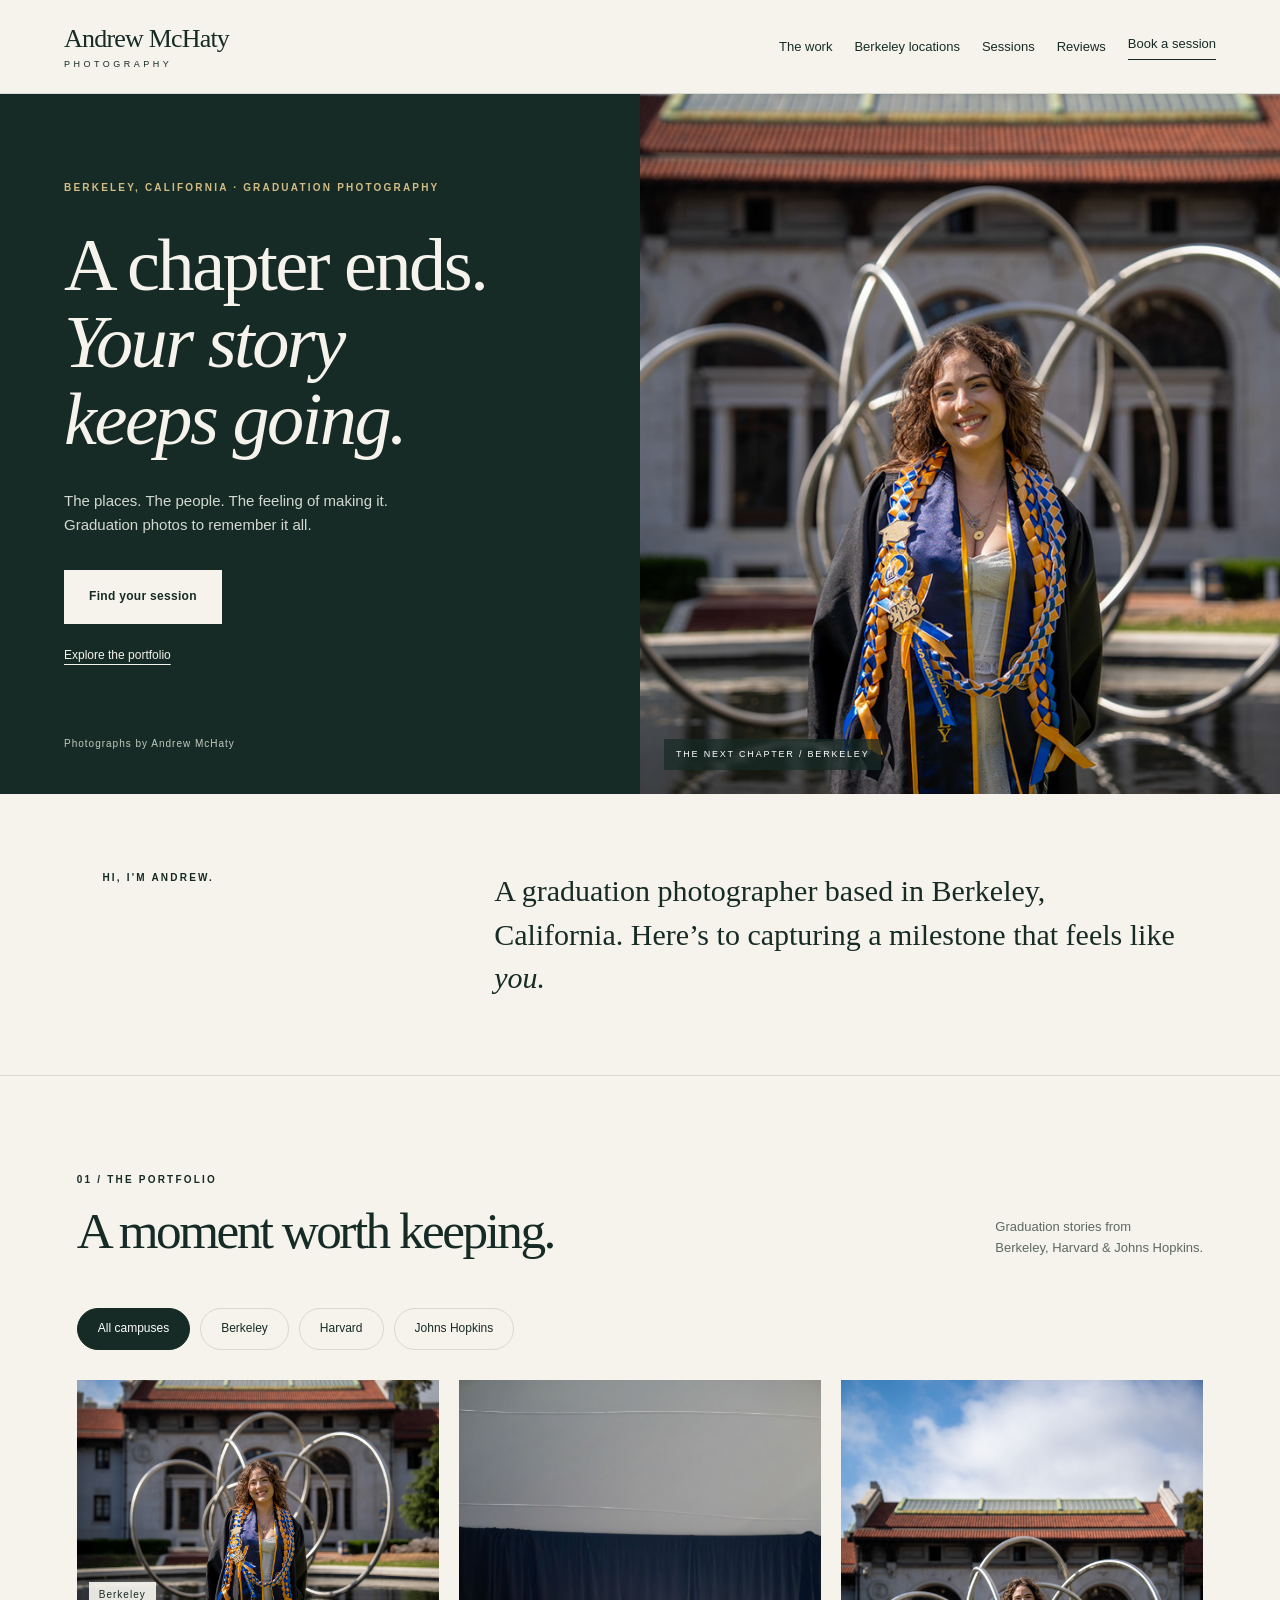
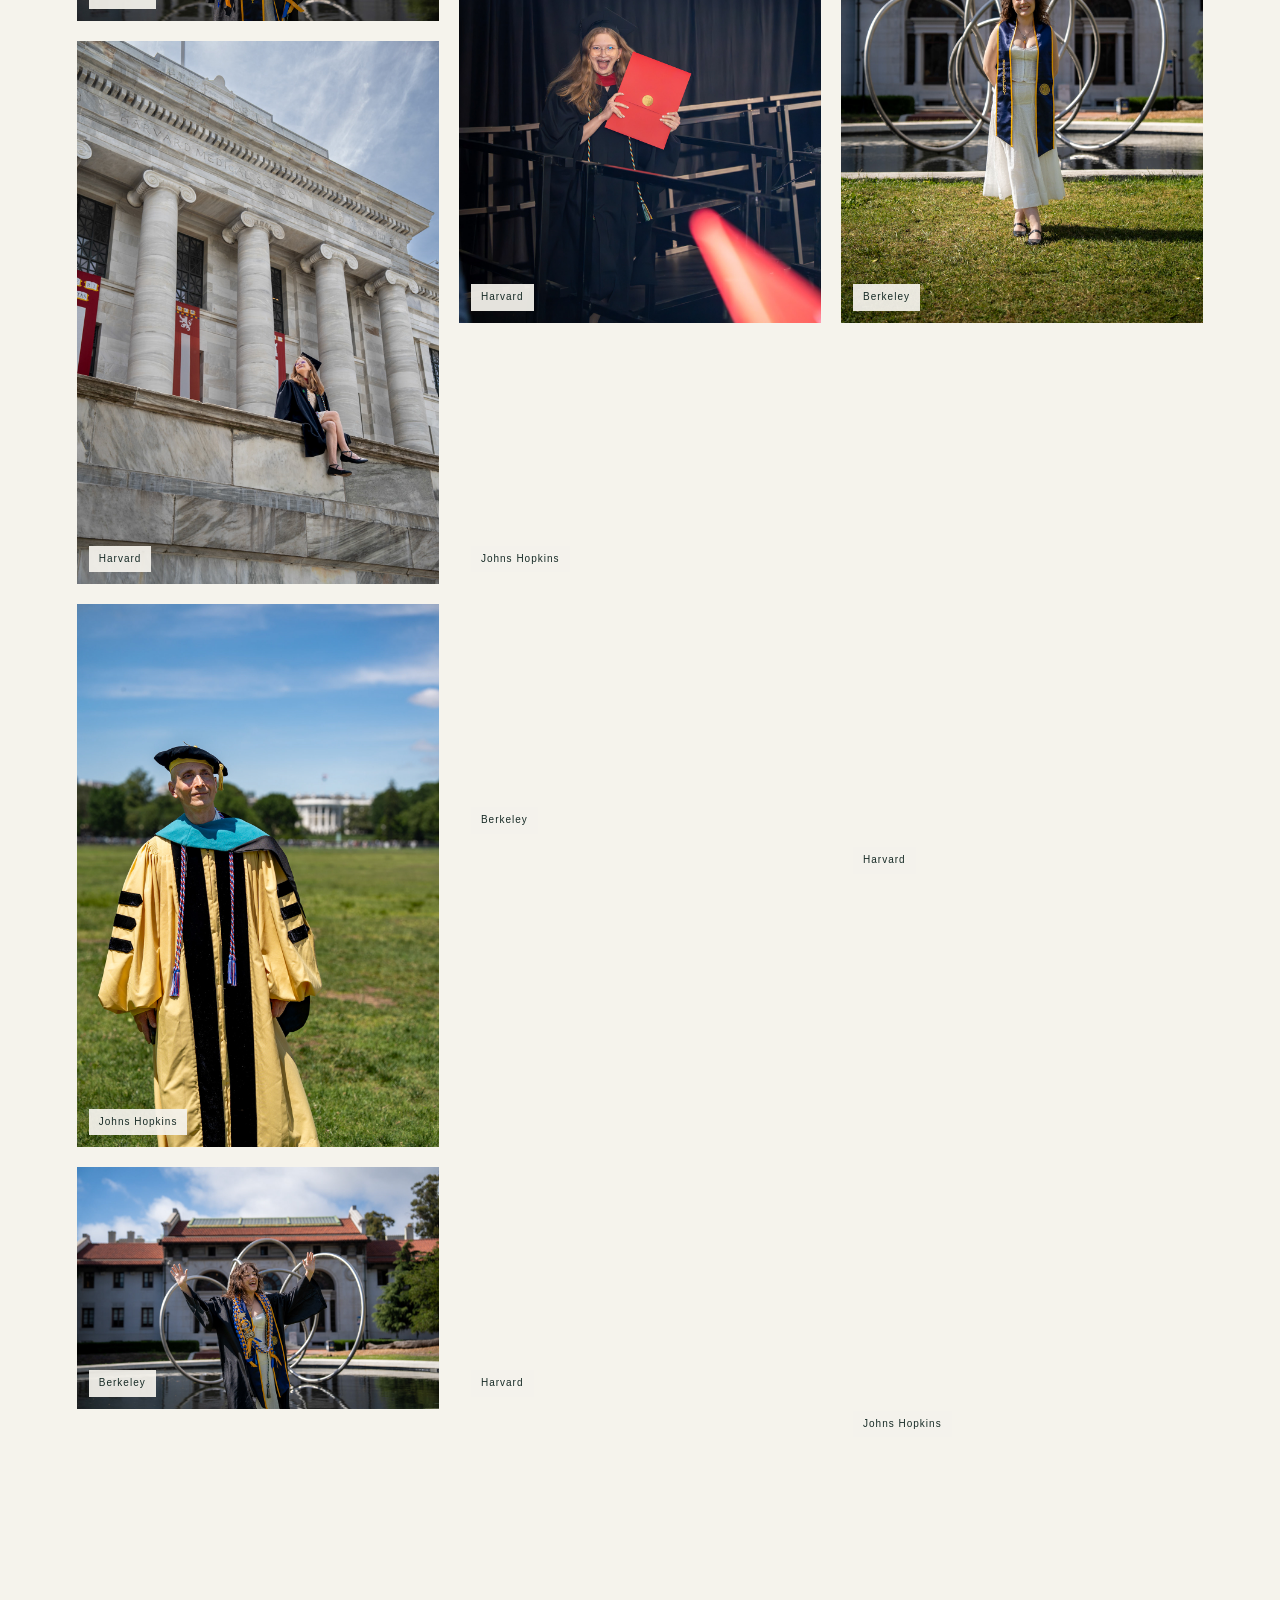
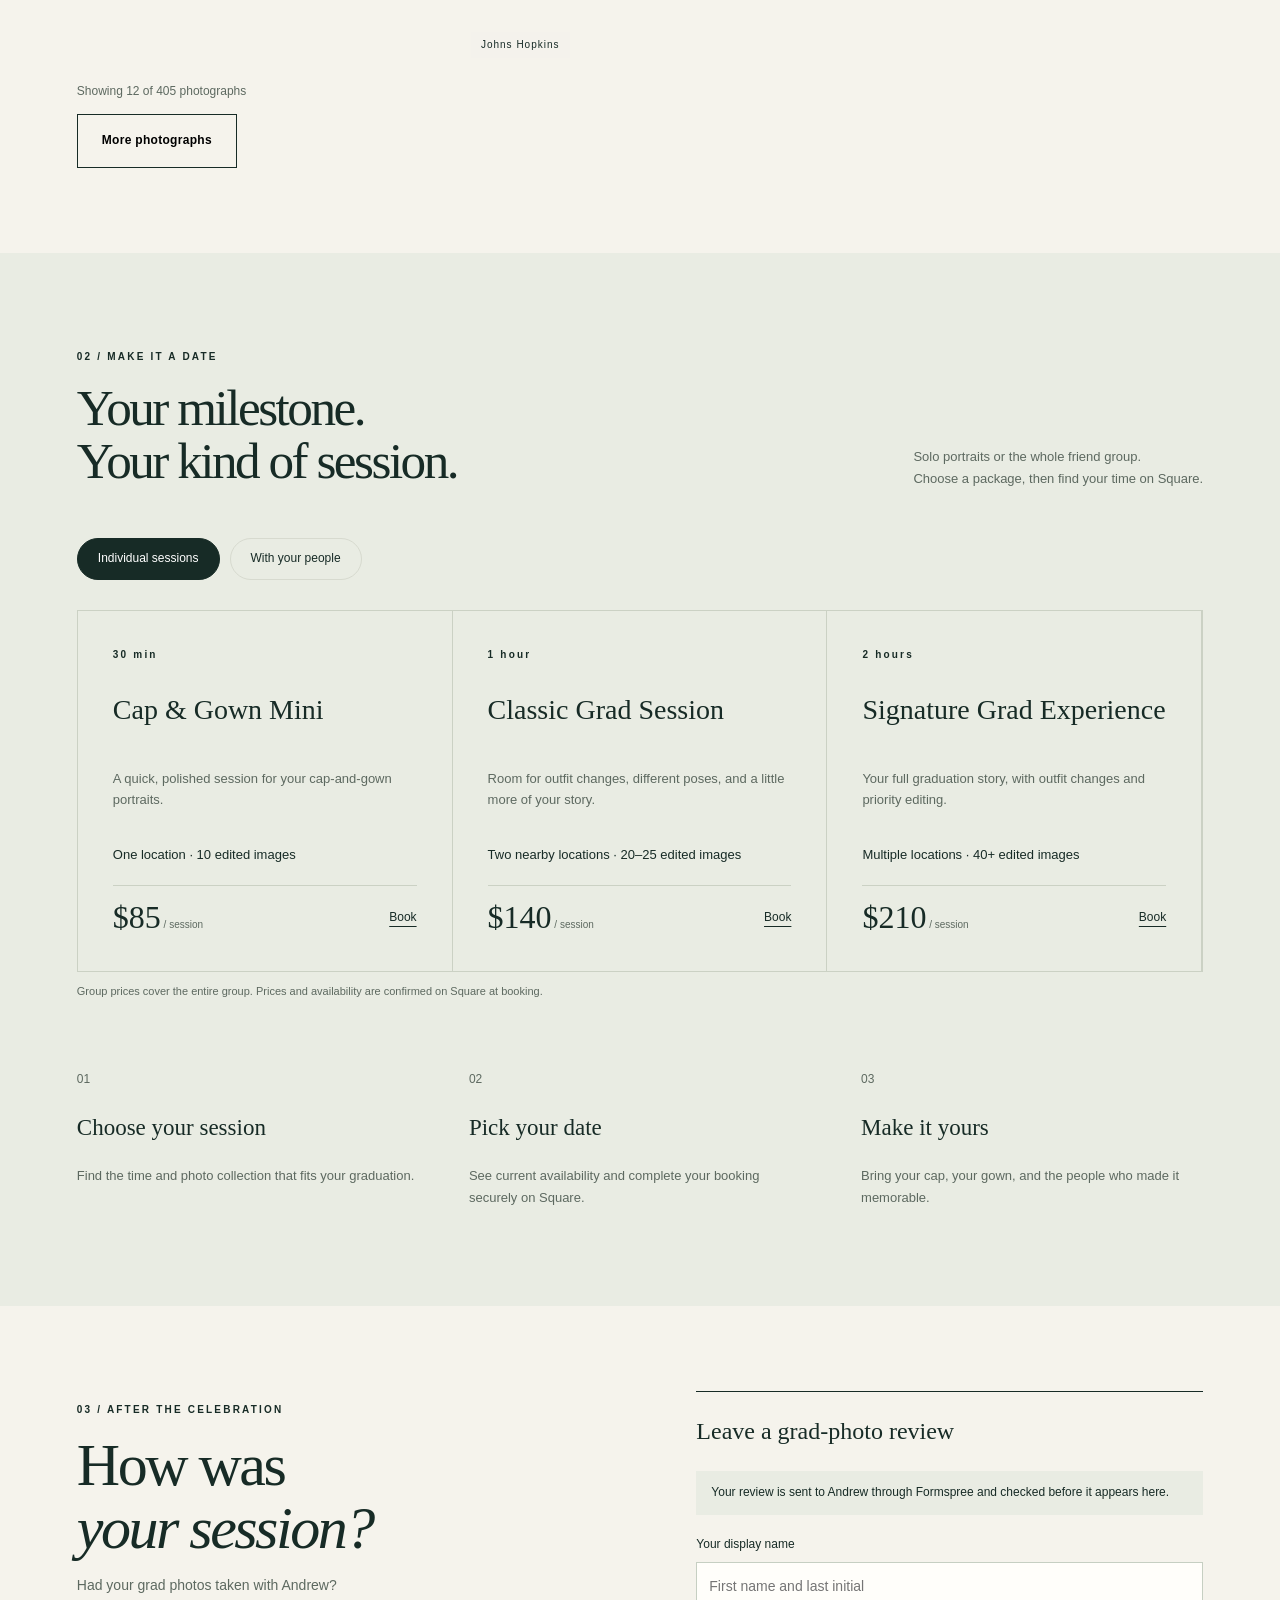
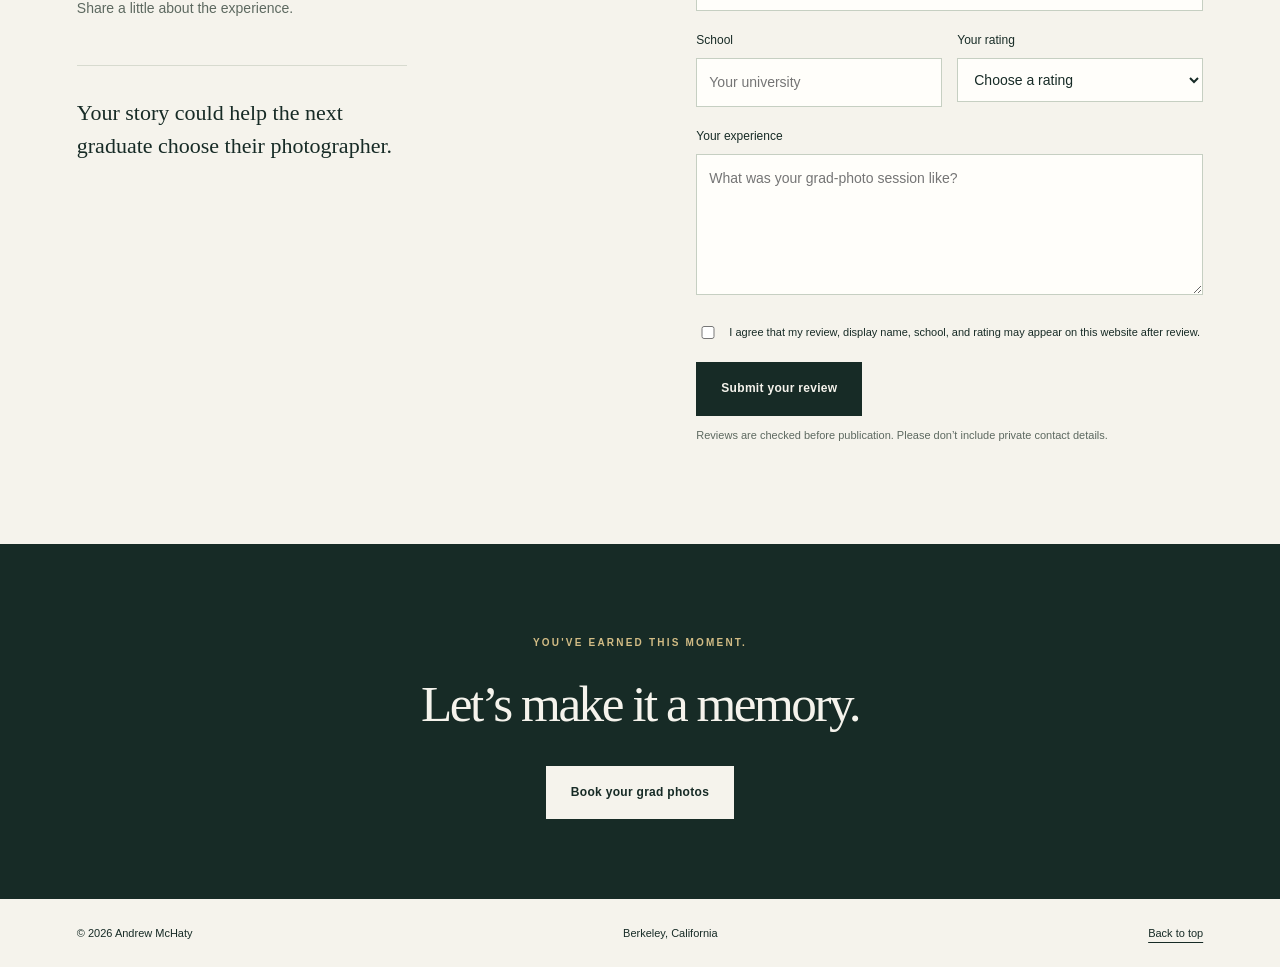
==== commit 07fbe055: "Remove arrows from site buttons and links" ====
--- a/index.html
+++ b/index.html
@@ -1 +1 @@
-<!doctype html><html lang="en"><head><meta charset="utf-8"><meta name="viewport" content="width=device-width,initial-scale=1"><meta name="description" content="Graduation photography by Andrew McHaty, based in Berkeley, California. Explore the portfolio, choose your session, and book with Square."><meta name="theme-color" content="#172b26"><title>Andrew McHaty — Graduation Photography</title><link rel="stylesheet" href="styles.css"><script src="config.js" defer></script><script src="app.js" defer></script></head><body><a class="skip" href="#main">Skip to content</a><header><a class="brand" href="#">Andrew McHaty<span>PHOTOGRAPHY</span></a><nav aria-label="Main navigation"><a href="#work">The work</a><a href="locations.html">Berkeley locations</a><a href="#sessions">Sessions</a><a href="#reviews">Reviews</a><a class="nav-book" href="#sessions">Book a session ↗</a></nav></header><main id="main"><section class="hero"><div class="hero-copy"><p class="eyebrow">BERKELEY, CALIFORNIA · GRADUATION PHOTOGRAPHY</p><h1>A chapter ends.<br><em>Your story<br>keeps going.</em></h1><p>The places. The people. The feeling of making it.<br>Graduation photos to remember it all.</p><a class="button light" href="#sessions">Find your session <span>↗</span></a><a class="text-link" href="#work">Explore the portfolio ↓</a><div class="hero-note">Photographs by Andrew McHaty</div></div><div class="hero-photo"><img src="assets/berkeley-1.jpg" alt="A Berkeley graduation portrait by Andrew McHaty" fetchpriority="high"><span>THE NEXT CHAPTER / BERKELEY</span></div></section><section class="intro"><span class="eyebrow">HI, I'M ANDREW.</span><p>A graduation photographer based in Berkeley, California. Here’s to capturing a milestone that feels like <em>you.</em></p></section><section id="work" class="section"><div class="section-heading"><div><p class="eyebrow">01 / THE PORTFOLIO</p><h2>A moment worth keeping.</h2></div><p>Graduation stories from<br>Berkeley, Harvard & Johns Hopkins.</p></div><div class="filters" aria-label="Filter photographs"><button aria-pressed="true" data-school="All">All campuses</button><button aria-pressed="false" data-school="Berkeley">Berkeley</button><button aria-pressed="false" data-school="Harvard">Harvard</button><button aria-pressed="false" data-school="Johns Hopkins">Johns Hopkins</button></div><div id="gallery" class="gallery"></div><p id="gallery-status" role="status"></p><button id="more" class="button outline" hidden>More photographs ↓</button><noscript><p>Enable JavaScript to browse the galleries, or <a href="https://andrewmchaty06ca.myportfolio.com/">visit the original portfolio</a>.</p></noscript></section><section id="sessions" class="section sessions"><div class="section-heading"><div><p class="eyebrow">02 / MAKE IT A DATE</p><h2>Your milestone.<br>Your kind of session.</h2></div><p>Solo portraits or the whole friend group.<br>Choose a package, then find your time on Square.</p></div><div class="filters" aria-label="Session type"><button data-package="Individual" aria-pressed="true">Individual sessions</button><button data-package="Group" aria-pressed="false">With your people</button></div><div class="packages"><article class="package" data-type="Individual"><span class="eyebrow">30 min</span><h3>Cap & Gown Mini</h3><p>A quick, polished session for your cap-and-gown portraits.</p><p class="includes">One location · 10 edited images</p><div class="price"><span>$85<small> / session</small></span><a href="https://book.squareup.com/appointments/7v3powpl4uqphj/location/L8V2BSBK9CNKJ/services/PG3IJKQUWAB6ENH4GYO2BOEB" target="_blank" rel="noopener" aria-label="Book Cap & Gown Mini on Square">Book ↗</a></div></article><article class="package" data-type="Individual"><span class="eyebrow">1 hour</span><h3>Classic Grad Session</h3><p>Room for outfit changes, different poses, and a little more of your story.</p><p class="includes">Two nearby locations · 20–25 edited images</p><div class="price"><span>$140<small> / session</small></span><a href="https://book.squareup.com/appointments/7v3powpl4uqphj/location/L8V2BSBK9CNKJ/services/M57TUXRUELEJL3IGXG7S53CV" target="_blank" rel="noopener" aria-label="Book Classic Grad Session on Square">Book ↗</a></div></article><article class="package" data-type="Individual"><span class="eyebrow">2 hours</span><h3>Signature Grad Experience</h3><p>Your full graduation story, with outfit changes and priority editing.</p><p class="includes">Multiple locations · 40+ edited images</p><div class="price"><span>$210<small> / session</small></span><a href="https://book.squareup.com/appointments/7v3powpl4uqphj/location/L8V2BSBK9CNKJ/services/DLTDJEAZHCG6TDRI4BN2VUSU" target="_blank" rel="noopener" aria-label="Book Signature Grad Experience on Square">Book ↗</a></div></article><article class="package" data-type="Group"><span class="eyebrow">30 min</span><h3>Group Mini</h3><p>A cap-and-gown moment with your friends or roommates at one location.</p><p class="includes">Up to 4 people · 15 edited group photos</p><div class="price"><span>$120<small> / group</small></span><a href="https://book.squareup.com/appointments/7v3powpl4uqphj/location/L8V2BSBK9CNKJ/services/3R3POOOJ2R5B7A2LCYVMIKCX" target="_blank" rel="noopener" aria-label="Book Group Mini on Square">Book ↗</a></div></article><article class="package" data-type="Group"><span class="eyebrow">1 hour</span><h3>Friends & Finals</h3><p>Group and individual photos across one or two locations.</p><p class="includes">Up to 6 people · 30–35 edited images</p><div class="price"><span>$180<small> / group</small></span><a href="https://book.squareup.com/appointments/7v3powpl4uqphj/location/L8V2BSBK9CNKJ/services/UICNL4PDQKHTQ3Z2CI2AZ6EH" target="_blank" rel="noopener" aria-label="Book Friends & Finals on Square">Book ↗</a></div></article><article class="package" data-type="Group"><span class="eyebrow">2 hours</span><h3>Full Squad Grad Session</h3><p>Multiple locations with full-group, small-group, and individual portraits.</p><p class="includes">Up to 10 people · 50+ edited images</p><div class="price"><span>$320<small> / group</small></span><a href="https://book.squareup.com/appointments/7v3powpl4uqphj/location/L8V2BSBK9CNKJ/services/5ICFQWGISFNSEU4ZT4SOBGLJ" target="_blank" rel="noopener" aria-label="Book Full Squad Grad Session on Square">Book ↗</a></div></article></div><p class="fine">Group prices cover the entire group. Prices and availability are confirmed on Square at booking.</p><div class="steps"><div><span>01</span><h3>Choose your session</h3><p>Find the time and photo collection that fits your graduation.</p></div><div><span>02</span><h3>Pick your date</h3><p>See current availability and complete your booking securely on Square.</p></div><div><span>03</span><h3>Make it yours</h3><p>Bring your cap, your gown, and the people who made it memorable.</p></div></div></section><section id="reviews" class="section reviews"><div><p class="eyebrow">03 / AFTER THE CELEBRATION</p><h2>How was<br><em>your session?</em></h2><p>Had your grad photos taken with Andrew?<br>Share a little about the experience.</p><div id="published-reviews"><p class="empty">Your story could help the next graduate choose their photographer.</p></div></div><form id="review-form"><h3>Leave a grad-photo review</h3><p id="review-setup" class="notice">Review submissions are not open yet. Please check back soon.</p><label for="name">Your display name</label><input id="name" name="name" maxlength="80" autocomplete="name" required placeholder="First name and last initial"><div class="form-row"><div><label for="school">School</label><input id="school" name="school" maxlength="100" placeholder="Your university" required></div><div><label for="rating">Your rating</label><select id="rating" name="rating" required><option value="">Choose a rating</option><option value="5">★★★★★ — 5</option><option value="4">★★★★ — 4</option><option value="3">★★★ — 3</option><option value="2">★★ — 2</option><option value="1">★ — 1</option></select></div></div><label for="review">Your experience</label><textarea id="review" name="review" rows="5" maxlength="3000" minlength="15" required placeholder="What was your grad-photo session like?"></textarea><label class="consent"><input type="checkbox" name="publication_consent" value="yes" required><span>I agree that my review, display name, school, and rating may appear on this website after review.</span></label><div class="trap" aria-hidden="true"><label>Leave this blank<input name="_gotcha" tabindex="-1" autocomplete="off"></label></div><button id="submit-review" class="button dark" type="submit" disabled>Submit your review ↗</button><p class="fine">Reviews are checked before publication. Please don’t include private contact details.</p><p id="form-status" role="status" aria-live="polite"></p></form></section><section class="closing"><p class="eyebrow">YOU'VE EARNED THIS MOMENT.</p><h2>Let’s make it a memory.</h2><a class="button light" href="https://book.squareup.com/appointments/7v3powpl4uqphj/location/L8V2BSBK9CNKJ/services" target="_blank" rel="noopener">Book your grad photos ↗</a></section></main><footer><span>© <span id="year">2026</span> Andrew McHaty</span><span>Berkeley, California</span><a href="#">Back to top ↑</a></footer><dialog id="lightbox"><button id="close-photo" aria-label="Close photograph">×</button><img alt=""><p></p><div><button id="previous" aria-label="Previous photograph">← Previous</button><button id="next" aria-label="Next photograph">Next →</button></div></dialog></body></html>+<!doctype html><html lang="en"><head><meta charset="utf-8"><meta name="viewport" content="width=device-width,initial-scale=1"><meta name="description" content="Graduation photography by Andrew McHaty, based in Berkeley, California. Explore the portfolio, choose your session, and book with Square."><meta name="theme-color" content="#172b26"><title>Andrew McHaty — Graduation Photography</title><link rel="stylesheet" href="styles.css"><script src="config.js" defer></script><script src="app.js" defer></script></head><body><a class="skip" href="#main">Skip to content</a><header><a class="brand" href="#">Andrew McHaty<span>PHOTOGRAPHY</span></a><nav aria-label="Main navigation"><a href="#work">The work</a><a href="locations.html">Berkeley locations</a><a href="#sessions">Sessions</a><a href="#reviews">Reviews</a><a class="nav-book" href="#sessions">Book a session</a></nav></header><main id="main"><section class="hero"><div class="hero-copy"><p class="eyebrow">BERKELEY, CALIFORNIA · GRADUATION PHOTOGRAPHY</p><h1>A chapter ends.<br><em>Your story<br>keeps going.</em></h1><p>The places. The people. The feeling of making it.<br>Graduation photos to remember it all.</p><a class="button light" href="#sessions">Find your session</a><a class="text-link" href="#work">Explore the portfolio</a><div class="hero-note">Photographs by Andrew McHaty</div></div><div class="hero-photo"><img src="assets/berkeley-1.jpg" alt="A Berkeley graduation portrait by Andrew McHaty" fetchpriority="high"><span>THE NEXT CHAPTER / BERKELEY</span></div></section><section class="intro"><span class="eyebrow">HI, I'M ANDREW.</span><p>A graduation photographer based in Berkeley, California. Here’s to capturing a milestone that feels like <em>you.</em></p></section><section id="work" class="section"><div class="section-heading"><div><p class="eyebrow">01 / THE PORTFOLIO</p><h2>A moment worth keeping.</h2></div><p>Graduation stories from<br>Berkeley, Harvard & Johns Hopkins.</p></div><div class="filters" aria-label="Filter photographs"><button aria-pressed="true" data-school="All">All campuses</button><button aria-pressed="false" data-school="Berkeley">Berkeley</button><button aria-pressed="false" data-school="Harvard">Harvard</button><button aria-pressed="false" data-school="Johns Hopkins">Johns Hopkins</button></div><div id="gallery" class="gallery"></div><p id="gallery-status" role="status"></p><button id="more" class="button outline" hidden>More photographs</button><noscript><p>Enable JavaScript to browse the galleries, or <a href="https://andrewmchaty06ca.myportfolio.com/">visit the original portfolio</a>.</p></noscript></section><section id="sessions" class="section sessions"><div class="section-heading"><div><p class="eyebrow">02 / MAKE IT A DATE</p><h2>Your milestone.<br>Your kind of session.</h2></div><p>Solo portraits or the whole friend group.<br>Choose a package, then find your time on Square.</p></div><div class="filters" aria-label="Session type"><button data-package="Individual" aria-pressed="true">Individual sessions</button><button data-package="Group" aria-pressed="false">With your people</button></div><div class="packages"><article class="package" data-type="Individual"><span class="eyebrow">30 min</span><h3>Cap & Gown Mini</h3><p>A quick, polished session for your cap-and-gown portraits.</p><p class="includes">One location · 10 edited images</p><div class="price"><span>$85<small> / session</small></span><a href="https://book.squareup.com/appointments/7v3powpl4uqphj/location/L8V2BSBK9CNKJ/services/PG3IJKQUWAB6ENH4GYO2BOEB" target="_blank" rel="noopener" aria-label="Book Cap & Gown Mini on Square">Book</a></div></article><article class="package" data-type="Individual"><span class="eyebrow">1 hour</span><h3>Classic Grad Session</h3><p>Room for outfit changes, different poses, and a little more of your story.</p><p class="includes">Two nearby locations · 20–25 edited images</p><div class="price"><span>$140<small> / session</small></span><a href="https://book.squareup.com/appointments/7v3powpl4uqphj/location/L8V2BSBK9CNKJ/services/M57TUXRUELEJL3IGXG7S53CV" target="_blank" rel="noopener" aria-label="Book Classic Grad Session on Square">Book</a></div></article><article class="package" data-type="Individual"><span class="eyebrow">2 hours</span><h3>Signature Grad Experience</h3><p>Your full graduation story, with outfit changes and priority editing.</p><p class="includes">Multiple locations · 40+ edited images</p><div class="price"><span>$210<small> / session</small></span><a href="https://book.squareup.com/appointments/7v3powpl4uqphj/location/L8V2BSBK9CNKJ/services/DLTDJEAZHCG6TDRI4BN2VUSU" target="_blank" rel="noopener" aria-label="Book Signature Grad Experience on Square">Book</a></div></article><article class="package" data-type="Group"><span class="eyebrow">30 min</span><h3>Group Mini</h3><p>A cap-and-gown moment with your friends or roommates at one location.</p><p class="includes">Up to 4 people · 15 edited group photos</p><div class="price"><span>$120<small> / group</small></span><a href="https://book.squareup.com/appointments/7v3powpl4uqphj/location/L8V2BSBK9CNKJ/services/3R3POOOJ2R5B7A2LCYVMIKCX" target="_blank" rel="noopener" aria-label="Book Group Mini on Square">Book</a></div></article><article class="package" data-type="Group"><span class="eyebrow">1 hour</span><h3>Friends & Finals</h3><p>Group and individual photos across one or two locations.</p><p class="includes">Up to 6 people · 30–35 edited images</p><div class="price"><span>$180<small> / group</small></span><a href="https://book.squareup.com/appointments/7v3powpl4uqphj/location/L8V2BSBK9CNKJ/services/UICNL4PDQKHTQ3Z2CI2AZ6EH" target="_blank" rel="noopener" aria-label="Book Friends & Finals on Square">Book</a></div></article><article class="package" data-type="Group"><span class="eyebrow">2 hours</span><h3>Full Squad Grad Session</h3><p>Multiple locations with full-group, small-group, and individual portraits.</p><p class="includes">Up to 10 people · 50+ edited images</p><div class="price"><span>$320<small> / group</small></span><a href="https://book.squareup.com/appointments/7v3powpl4uqphj/location/L8V2BSBK9CNKJ/services/5ICFQWGISFNSEU4ZT4SOBGLJ" target="_blank" rel="noopener" aria-label="Book Full Squad Grad Session on Square">Book</a></div></article></div><p class="fine">Group prices cover the entire group. Prices and availability are confirmed on Square at booking.</p><div class="steps"><div><span>01</span><h3>Choose your session</h3><p>Find the time and photo collection that fits your graduation.</p></div><div><span>02</span><h3>Pick your date</h3><p>See current availability and complete your booking securely on Square.</p></div><div><span>03</span><h3>Make it yours</h3><p>Bring your cap, your gown, and the people who made it memorable.</p></div></div></section><section id="reviews" class="section reviews"><div><p class="eyebrow">03 / AFTER THE CELEBRATION</p><h2>How was<br><em>your session?</em></h2><p>Had your grad photos taken with Andrew?<br>Share a little about the experience.</p><div id="published-reviews"><p class="empty">Your story could help the next graduate choose their photographer.</p></div></div><form id="review-form"><h3>Leave a grad-photo review</h3><p id="review-setup" class="notice">Review submissions are not open yet. Please check back soon.</p><label for="name">Your display name</label><input id="name" name="name" maxlength="80" autocomplete="name" required placeholder="First name and last initial"><div class="form-row"><div><label for="school">School</label><input id="school" name="school" maxlength="100" placeholder="Your university" required></div><div><label for="rating">Your rating</label><select id="rating" name="rating" required><option value="">Choose a rating</option><option value="5">★★★★★ — 5</option><option value="4">★★★★ — 4</option><option value="3">★★★ — 3</option><option value="2">★★ — 2</option><option value="1">★ — 1</option></select></div></div><label for="review">Your experience</label><textarea id="review" name="review" rows="5" maxlength="3000" minlength="15" required placeholder="What was your grad-photo session like?"></textarea><label class="consent"><input type="checkbox" name="publication_consent" value="yes" required><span>I agree that my review, display name, school, and rating may appear on this website after review.</span></label><div class="trap" aria-hidden="true"><label>Leave this blank<input name="_gotcha" tabindex="-1" autocomplete="off"></label></div><button id="submit-review" class="button dark" type="submit" disabled>Submit your review</button><p class="fine">Reviews are checked before publication. Please don’t include private contact details.</p><p id="form-status" role="status" aria-live="polite"></p></form></section><section class="closing"><p class="eyebrow">YOU'VE EARNED THIS MOMENT.</p><h2>Let’s make it a memory.</h2><a class="button light" href="https://book.squareup.com/appointments/7v3powpl4uqphj/location/L8V2BSBK9CNKJ/services" target="_blank" rel="noopener">Book your grad photos</a></section></main><footer><span>© <span id="year">2026</span> Andrew McHaty</span><span>Berkeley, California</span><a href="#">Back to top</a></footer><dialog id="lightbox"><button id="close-photo" aria-label="Close photograph">×</button><img alt=""><p></p><div><button id="previous" aria-label="Previous photograph">Previous</button><button id="next" aria-label="Next photograph">Next</button></div></dialog></body></html>
